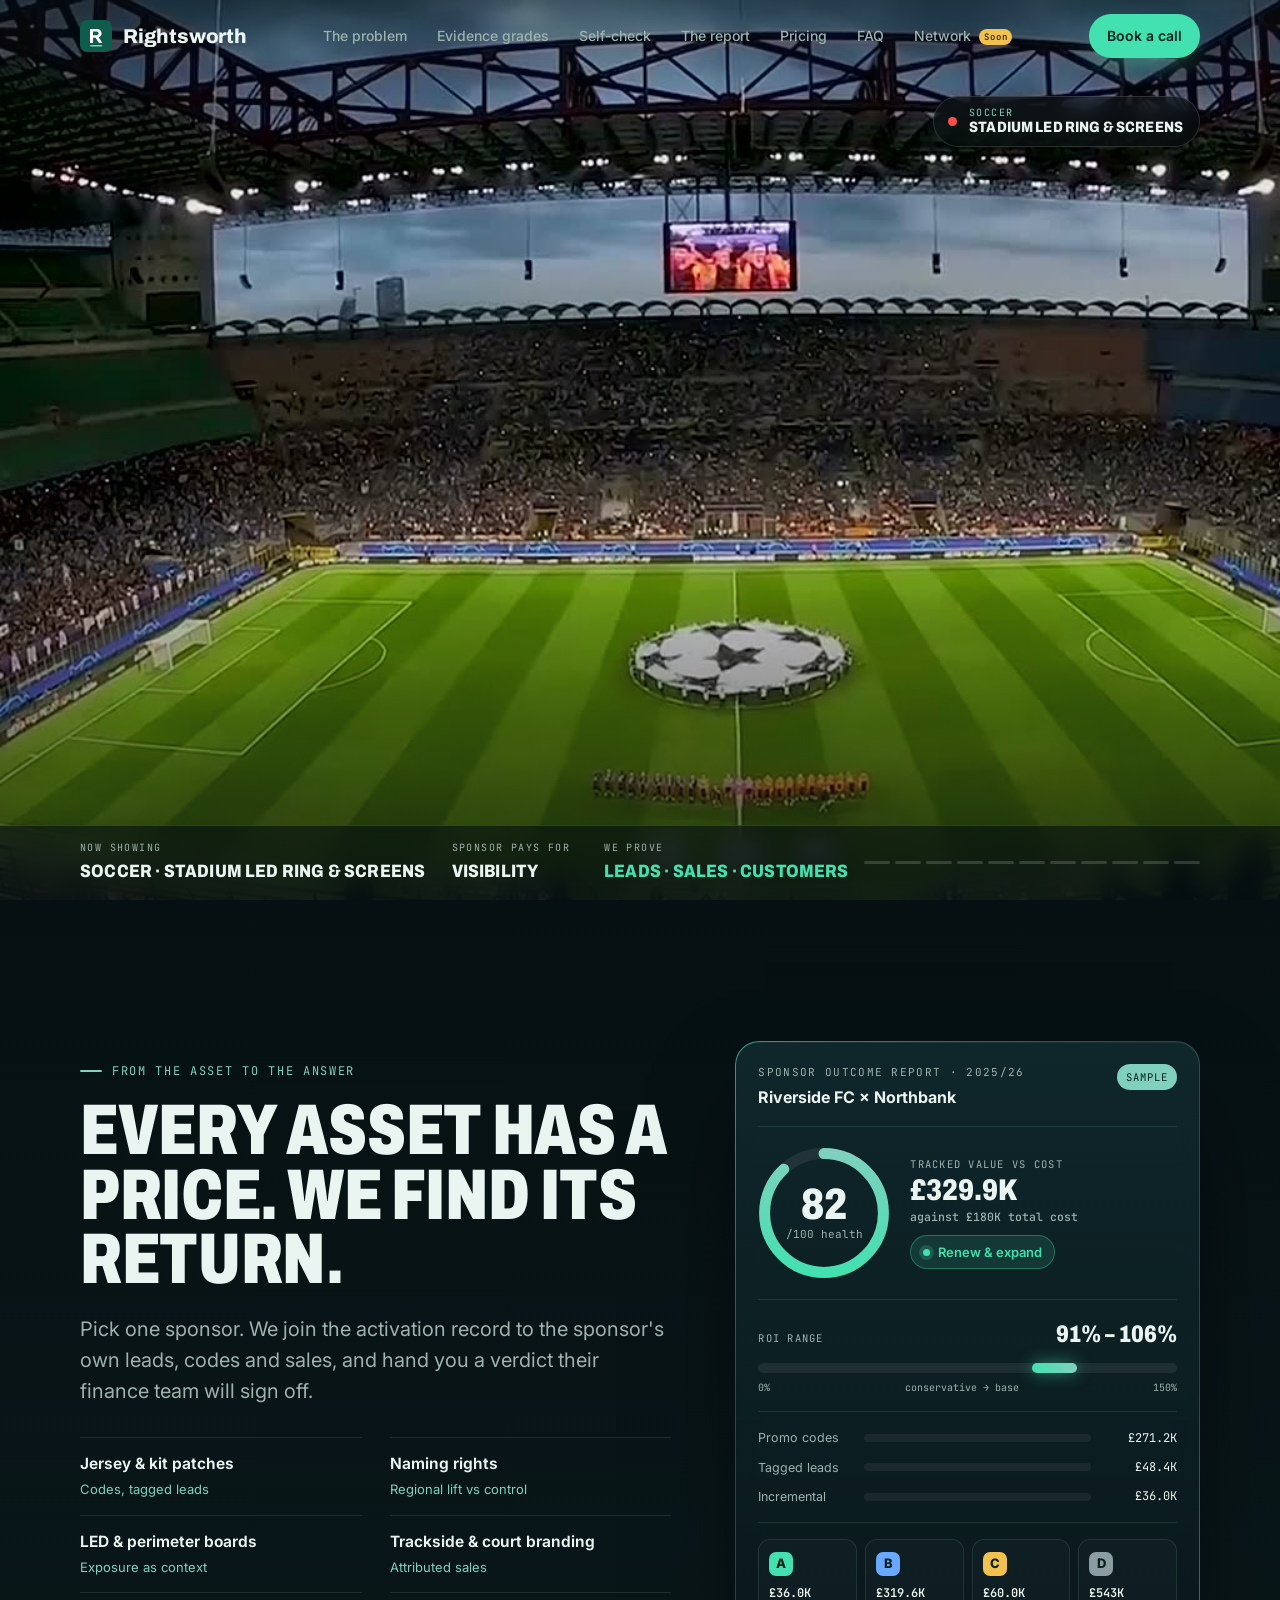
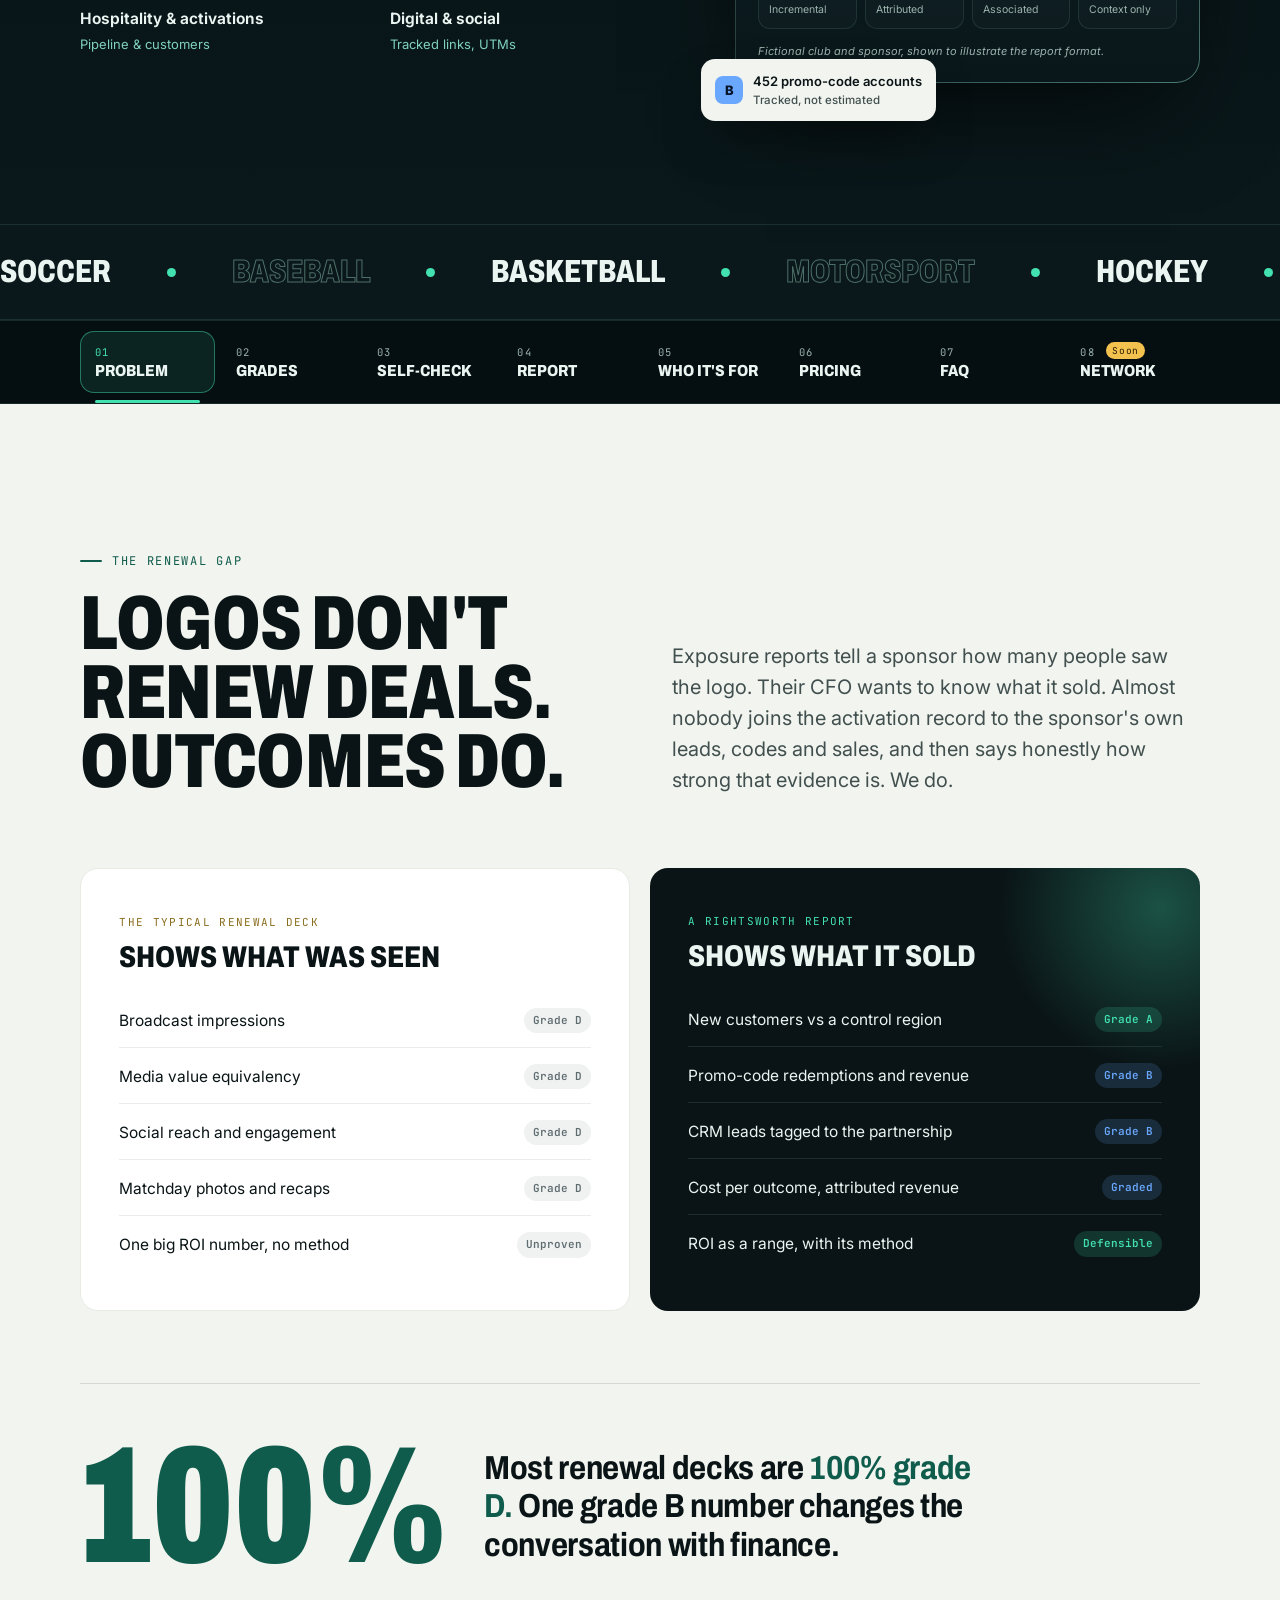
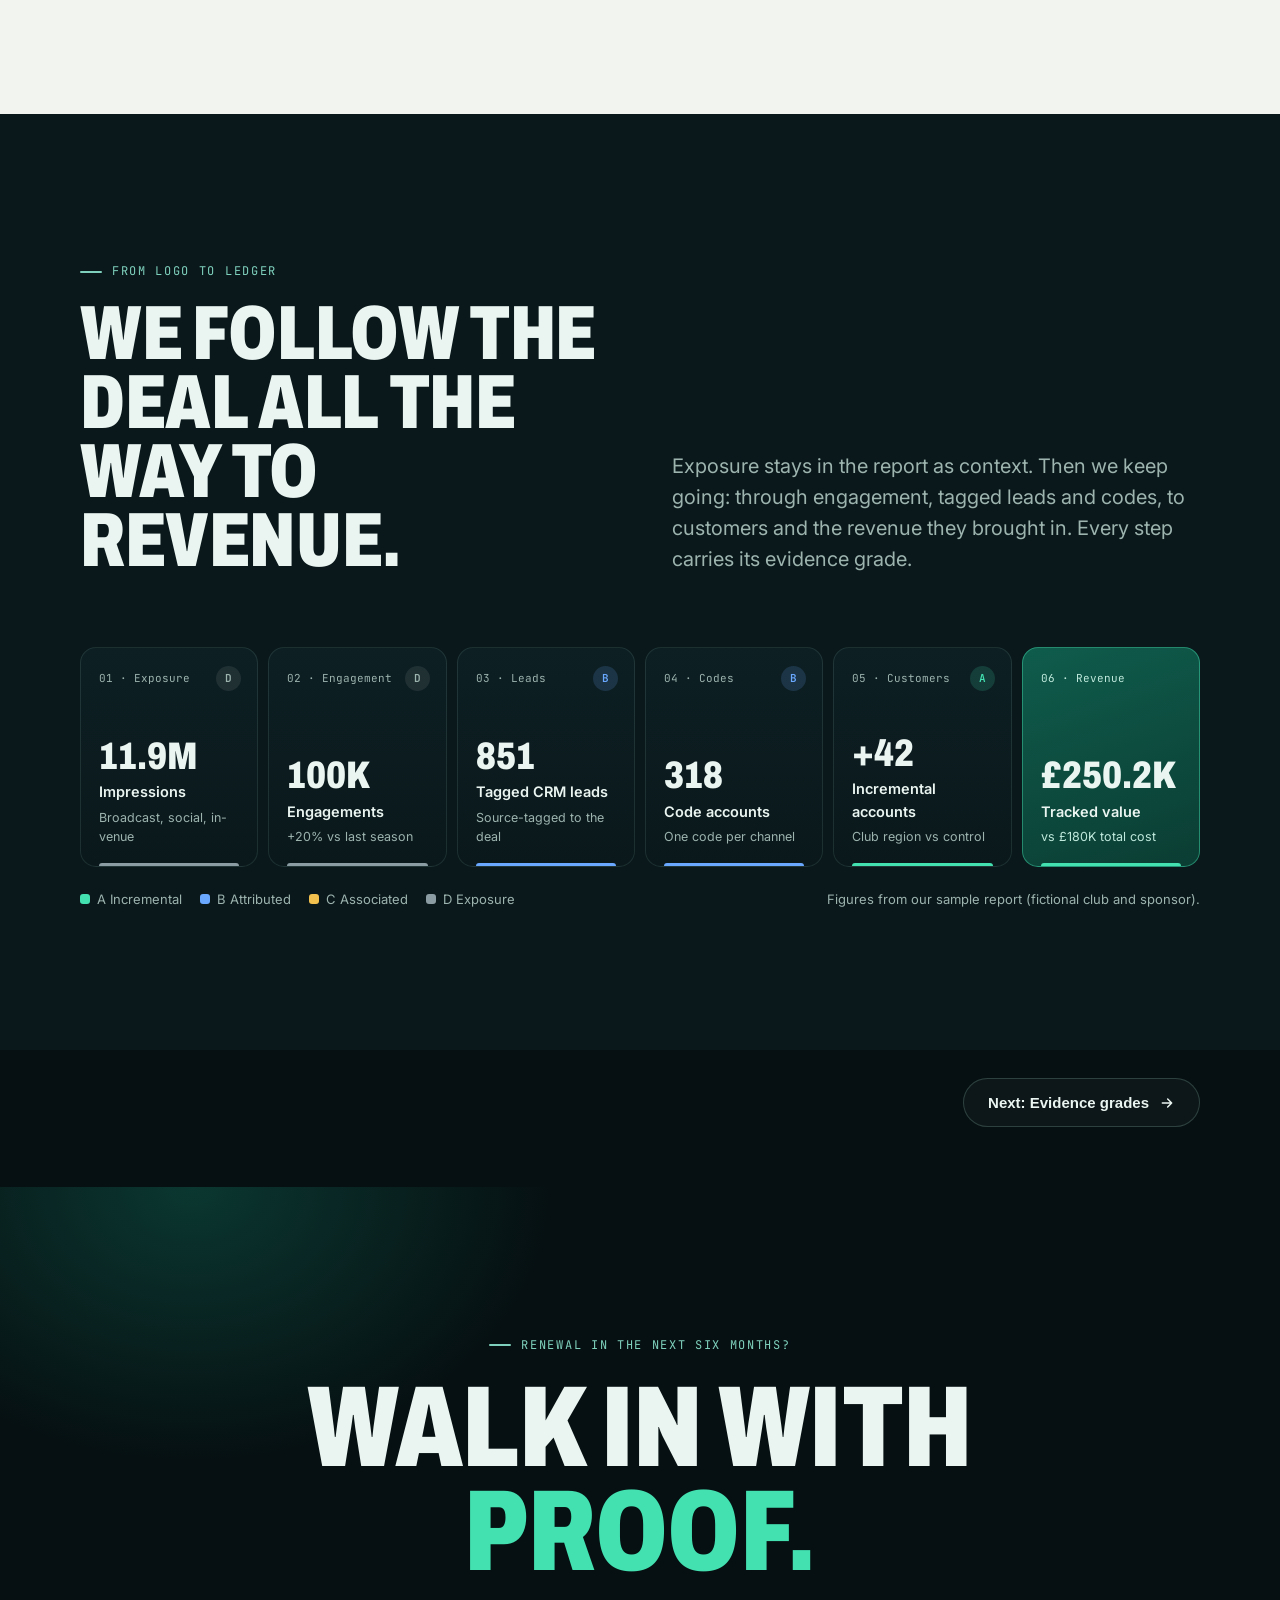
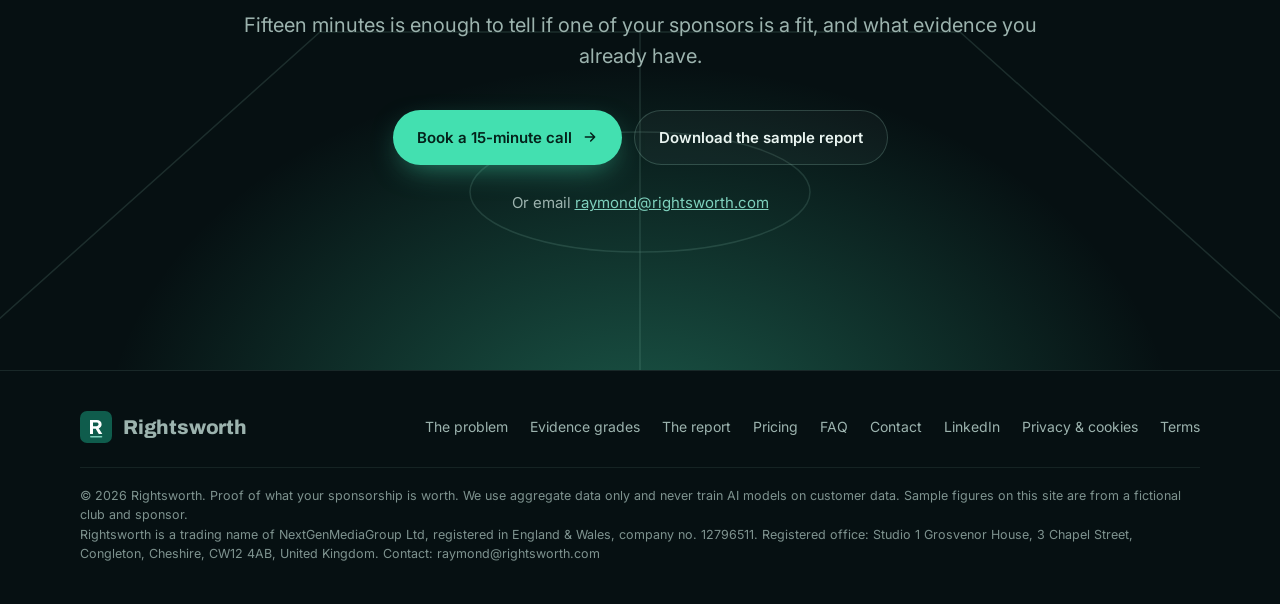
==== index.html @ d7427938 "Rightsworth website (GBP pricing)" ====
<!doctype html>
<html lang="en">
<head>
<meta charset="utf-8">
<meta name="viewport" content="width=device-width,initial-scale=1,viewport-fit=cover">
<title>Rightsworth | Prove what your sponsorship is worth</title>
<meta name="description" content="Independent, evidence-graded Sponsor Outcome Reports for teams, leagues, events and brands. What one partnership delivered in leads, sales and customers, delivered before the renewal meeting.">
<meta name="theme-color" content="#071113">
<link rel="icon" href="favicon.svg" type="image/svg+xml">
<link rel="apple-touch-icon" href="apple-touch-icon.png">
<meta property="og:type" content="website">
<meta property="og:url" content="https://rightsworth.com/">
<meta property="og:title" content="Rightsworth | Prove what your sponsorship is worth">
<meta property="og:description" content="Evidence-graded Sponsor Outcome Reports. Leads, sales and customers, for any sport.">
<meta property="og:image" content="https://rightsworth.com/og.png">
<meta name="twitter:card" content="summary_large_image">
<link rel="preconnect" href="https://fonts.googleapis.com">
<link rel="preconnect" href="https://fonts.gstatic.com" crossorigin>
<link href="https://fonts.googleapis.com/css2?family=Archivo:wdth,wght@62..125,500..900&family=Inter:wght@400;500;600;700&family=JetBrains+Mono:wght@500;600&display=swap" rel="stylesheet">
<style>
:root{
  --night:#061012;--night-2:#0a181b;--panel:#0d1f23;--panel-2:#11292e;
  --line:rgba(190,255,232,.10);--line-2:rgba(190,255,232,.18);
  --green:#0f5c4c;--green-2:#14806a;--mint:#7fd1bd;--signal:#43e0b0;
  --gA:#43e0b0;--gB:#6aa8ff;--gC:#f2c14e;--gD:#8b9ca3;
  --paper:#f2f4ef;--paper-2:#e7ebe4;--ink:#0a1416;--ink-2:#41504f;
  --on-dark:#eaf5f1;--on-dark-2:#9cb3ae;
  --display:"Archivo",system-ui,sans-serif;--body:"Inter",system-ui,-apple-system,"Segoe UI",Roboto,Arial,sans-serif;--mono:"JetBrains Mono",ui-monospace,Consolas,monospace;
  --r:18px;--wrap:1200px;--gut:clamp(18px,4vw,40px);
}
*{box-sizing:border-box}
html{scroll-behavior:smooth;-webkit-text-size-adjust:100%}
body{margin:0;font-family:var(--body);background:var(--night);color:var(--on-dark);line-height:1.55;overflow-x:hidden;-webkit-font-smoothing:antialiased}
img,svg{display:block;max-width:100%}
a{color:inherit}
.wrap{max-width:var(--wrap);margin:0 auto;padding:0 var(--gut)}
.display{font-family:var(--display);font-stretch:74%;font-weight:850;text-transform:uppercase;letter-spacing:-.005em;line-height:.9;margin:0}
.eyebrow{font-family:var(--mono);font-size:12px;letter-spacing:.14em;text-transform:uppercase;color:var(--mint);display:inline-flex;align-items:center;gap:10px}
.eyebrow::before{content:"";width:22px;height:2px;background:currentColor;border-radius:2px}
.light .eyebrow{color:var(--green)}
.lead{font-size:clamp(17px,1.6vw,20px);color:var(--on-dark-2);max-width:62ch}
.light .lead{color:var(--ink-2)}
.btn{display:inline-flex;align-items:center;justify-content:center;gap:10px;padding:15px 24px;border-radius:999px;font-weight:600;font-size:15px;text-decoration:none;transition:transform .2s ease,background .2s ease,box-shadow .2s ease,border-color .2s;white-space:nowrap}
.btn-primary{background:var(--signal);color:#04211a;box-shadow:0 10px 30px -10px rgba(67,224,176,.6)}
.btn-primary:hover{transform:translateY(-2px);box-shadow:0 16px 40px -12px rgba(67,224,176,.75)}
.btn-ghost{border:1px solid var(--line-2);color:var(--on-dark);background:rgba(255,255,255,.03)}
.btn-ghost:hover{border-color:var(--mint);background:rgba(127,209,189,.08)}
.light .btn-ghost{color:var(--ink);border-color:rgba(10,20,22,.18);background:transparent}
.btn svg{width:16px;height:16px}
section{position:relative}
.sec{padding:clamp(80px,11vw,150px) 0}
.light{background:var(--paper);color:var(--ink)}

/* NAV */
.nav{position:fixed;inset:0 0 auto 0;z-index:50;transition:background .3s,border-color .3s,backdrop-filter .3s;border-bottom:1px solid transparent}
.nav.scrolled{background:rgba(6,16,18,.78);backdrop-filter:blur(14px) saturate(140%);-webkit-backdrop-filter:blur(14px) saturate(140%);border-color:var(--line)}
.nav .wrap{display:flex;align-items:center;justify-content:space-between;height:72px}
.logo{display:flex;align-items:center;gap:11px;text-decoration:none;font-family:var(--display);font-stretch:100%;font-weight:800;font-size:20px;letter-spacing:-.01em}
.logo svg{width:32px;height:32px}
.nav-links{display:flex;gap:30px;align-items:center}
.nav-links a{text-decoration:none;font-size:14px;color:var(--on-dark-2);font-weight:500;transition:color .2s}
.nav-links a:hover{color:var(--on-dark)}
.nav .btn{padding:11px 18px;font-size:14px}
.burger{display:none;background:none;border:1px solid var(--line-2);border-radius:12px;width:44px;height:44px;color:var(--on-dark);cursor:pointer;align-items:center;justify-content:center}
.burger span,.burger span::before,.burger span::after{display:block;width:18px;height:2px;background:currentColor;border-radius:2px;position:relative;transition:.25s}
.burger span::before,.burger span::after{content:"";position:absolute;left:0}
.burger span::before{top:-6px}.burger span::after{top:6px}
.nav.open .burger span{background:transparent}
.nav.open .burger span::before{top:0;transform:rotate(45deg)}
.nav.open .burger span::after{top:0;transform:rotate(-45deg)}
.mobile-menu{display:none}
@media(max-width:920px){
  .nav-links{display:none}
  .burger{display:inline-flex}
  .nav .btn.desk{display:none}
  .mobile-menu{display:block;position:fixed;inset:72px 0 auto 0;background:rgba(6,16,18,.97);backdrop-filter:blur(14px);-webkit-backdrop-filter:blur(14px);border-bottom:1px solid var(--line);padding:10px var(--gut) 26px;transform:translateY(-12px);opacity:0;pointer-events:none;transition:.25s}
  .nav.open .mobile-menu{transform:none;opacity:1;pointer-events:auto}
  .mobile-menu a:not(.btn){display:block;padding:15px 0;border-bottom:1px solid var(--line);text-decoration:none;font-family:var(--display);font-stretch:80%;font-weight:750;text-transform:uppercase;font-size:24px}
  .mobile-menu .btn{width:100%;margin-top:20px}
}

/* HERO */
.hero{min-height:min(100svh,960px);padding:140px 0 70px;display:flex;align-items:center;overflow:hidden;isolation:isolate}
.hero-bg{position:absolute;inset:0;z-index:-1;pointer-events:none}
.hero-bg .glow1{position:absolute;width:900px;height:900px;left:-300px;top:-420px;background:radial-gradient(closest-side,rgba(127,209,189,.28),transparent 70%)}
.hero-bg .glow2{position:absolute;width:1000px;height:1000px;right:-380px;top:-460px;background:radial-gradient(closest-side,rgba(20,128,106,.42),transparent 70%)}
.hero-bg .beam{position:absolute;top:-10%;width:60%;height:120%;background:conic-gradient(from 180deg at 50% 0%,transparent 160deg,rgba(200,255,235,.07) 175deg,rgba(200,255,235,.10) 180deg,rgba(200,255,235,.07) 185deg,transparent 200deg);filter:blur(6px);animation:sweep 11s ease-in-out infinite alternate}
.hero-bg .beam.b1{left:-12%;transform-origin:50% 0;transform:rotate(-24deg)}
.hero-bg .beam.b2{right:-12%;transform-origin:50% 0;transform:rotate(24deg);animation-delay:-5s}
@keyframes sweep{from{opacity:.55}to{opacity:1}}
.hero-bg .pitch{position:absolute;inset:auto 0 -2px 0;height:62%;opacity:.55;-webkit-mask-image:linear-gradient(to top,#000 10%,transparent 95%);mask-image:linear-gradient(to top,#000 10%,transparent 95%)}
.hero-bg .grain{position:absolute;inset:0;opacity:.06;background-image:url("data:image/svg+xml,%3Csvg xmlns='http://www.w3.org/2000/svg' width='160' height='160'%3E%3Cfilter id='n'%3E%3CfeTurbulence type='fractalNoise' baseFrequency='.85' numOctaves='3' stitchTiles='stitch'/%3E%3C/filter%3E%3Crect width='100%25' height='100%25' filter='url(%23n)'/%3E%3C/svg%3E")}
.hero-grid{display:grid;grid-template-columns:1.12fr .88fr;gap:clamp(36px,5vw,72px);align-items:center}
.hero h1{font-size:clamp(54px,8.6vw,124px);margin:22px 0 26px}
.hero h1 em{font-style:normal;color:transparent;-webkit-text-stroke:2px var(--mint);background:linear-gradient(90deg,var(--signal),var(--mint));-webkit-background-clip:text;background-clip:text}
.hero .lead{margin:0 0 34px}
.cta-row{display:flex;flex-wrap:wrap;gap:12px}
.proof-row{display:flex;flex-wrap:wrap;gap:10px 26px;margin-top:38px;padding-top:26px;border-top:1px solid var(--line)}
.proof-row div{display:flex;align-items:center;gap:9px;font-size:14px;color:var(--on-dark-2)}
.proof-row svg{width:18px;height:18px;color:var(--signal);flex:none}

/* DASHBOARD CARD */
.dash{position:relative;background:linear-gradient(180deg,rgba(17,41,46,.88),rgba(10,24,27,.92));border:1px solid var(--line-2);border-radius:24px;padding:22px;box-shadow:0 40px 100px -30px rgba(0,0,0,.8),inset 0 1px 0 rgba(255,255,255,.06);backdrop-filter:blur(10px);-webkit-backdrop-filter:blur(10px)}
.dash::before{content:"";position:absolute;inset:-1px;border-radius:24px;padding:1px;background:linear-gradient(140deg,rgba(67,224,176,.55),transparent 35%,transparent 70%,rgba(127,209,189,.35));-webkit-mask:linear-gradient(#000 0 0) content-box,linear-gradient(#000 0 0);-webkit-mask-composite:xor;mask-composite:exclude;pointer-events:none}
.dash-head{display:flex;justify-content:space-between;align-items:flex-start;gap:12px;padding-bottom:16px;border-bottom:1px solid var(--line)}
.dash-head .t{font-family:var(--mono);font-size:11px;letter-spacing:.12em;text-transform:uppercase;color:var(--on-dark-2)}
.dash-head .n{font-weight:700;font-size:16px;margin-top:4px}
.live{font-family:var(--mono);font-size:10.5px;letter-spacing:.1em;text-transform:uppercase;color:#04211a;background:var(--mint);padding:5px 9px;border-radius:999px;white-space:nowrap}
.dash-top{display:grid;grid-template-columns:auto 1fr;gap:20px;align-items:center;padding:20px 0}
.gauge{position:relative;width:132px;height:132px}
.gauge svg{width:132px;height:132px;transform:rotate(-90deg)}
.gauge .trk{stroke:rgba(255,255,255,.08)}
.gauge .val{stroke:url(#gg);stroke-linecap:round;stroke-dasharray:339.3;stroke-dashoffset:339.3;transition:stroke-dashoffset 1.8s cubic-bezier(.2,.8,.2,1)}
.gauge .c{position:absolute;inset:0;display:flex;flex-direction:column;align-items:center;justify-content:center}
.gauge .c b{font-family:var(--display);font-stretch:80%;font-size:44px;line-height:1;font-weight:850}
.gauge .c span{font-size:11px;color:var(--on-dark-2);font-family:var(--mono)}
.kv .k{font-family:var(--mono);font-size:10.5px;letter-spacing:.12em;text-transform:uppercase;color:var(--on-dark-2)}
.kv .v{font-family:var(--display);font-stretch:80%;font-weight:850;font-size:30px;line-height:1.05;margin:3px 0 12px}
.rec{display:inline-flex;align-items:center;gap:8px;background:rgba(67,224,176,.12);color:var(--signal);border:1px solid rgba(67,224,176,.35);padding:6px 12px;border-radius:999px;font-weight:600;font-size:13px}
.rec i{width:7px;height:7px;border-radius:50%;background:var(--signal);box-shadow:0 0 0 4px rgba(67,224,176,.2);animation:pulse 2s infinite}
@keyframes pulse{50%{box-shadow:0 0 0 8px rgba(67,224,176,0)}}
.roi{padding:16px 0;border-top:1px solid var(--line)}
.roi-row{display:flex;justify-content:space-between;align-items:baseline;margin-bottom:10px}
.roi-row b{font-family:var(--display);font-stretch:80%;font-size:24px;font-weight:850}
.roi-track{position:relative;height:10px;background:rgba(255,255,255,.07);border-radius:999px}
.roi-fill{position:absolute;top:0;bottom:0;left:65.3%;width:0;background:linear-gradient(90deg,var(--signal),var(--mint));border-radius:999px;transition:width 1.4s .5s cubic-bezier(.2,.8,.2,1);box-shadow:0 0 16px rgba(67,224,176,.6)}
.roi-scale{display:flex;justify-content:space-between;font-family:var(--mono);font-size:10px;color:var(--on-dark-2);margin-top:7px}
.bars{display:grid;gap:10px;padding:16px 0;border-top:1px solid var(--line)}
.bar{display:grid;grid-template-columns:96px 1fr 76px;gap:10px;align-items:center;font-size:12.5px}
.bar .l{color:var(--on-dark-2)}
.bar .tr{height:8px;background:rgba(255,255,255,.06);border-radius:99px;overflow:hidden}
.bar .f{height:100%;width:0;border-radius:99px;transition:width 1.4s cubic-bezier(.2,.8,.2,1)}
.bar .n{text-align:right;font-family:var(--mono);font-size:12px}
.chips{display:grid;grid-template-columns:repeat(4,1fr);gap:8px;padding-top:16px;border-top:1px solid var(--line)}
.chip{border:1px solid var(--line);border-radius:12px;padding:10px;text-align:left;background:rgba(255,255,255,.02)}
.chip .g{display:inline-grid;place-items:center;width:24px;height:24px;border-radius:7px;font-weight:800;font-size:13px;color:#06201a;margin-bottom:8px}
.chip .a{font-family:var(--mono);font-size:12px;font-weight:600}
.chip .s{font-size:10.5px;color:var(--on-dark-2)}
.dash-foot{font-size:11px;color:var(--on-dark-2);margin-top:14px;font-style:italic}
.float-tag{position:absolute;left:-34px;bottom:-38px;background:var(--paper);color:var(--ink);border-radius:14px;padding:12px 14px;box-shadow:0 24px 50px -16px rgba(0,0,0,.6);display:flex;gap:10px;align-items:center;font-size:13px;font-weight:600;animation:bob 6s ease-in-out infinite}
.float-tag .g{width:28px;height:28px;border-radius:8px;display:grid;place-items:center;background:var(--gB);color:#06142a;font-weight:800}
.float-tag small{display:block;font-weight:500;color:var(--ink-2);font-size:11.5px}
@keyframes bob{50%{transform:translateY(-8px)}}

/* MARQUEE */
.marquee{border-top:1px solid var(--line);border-bottom:1px solid var(--line);background:var(--night-2);overflow:hidden;padding:22px 0}
.marquee-track{display:flex;gap:56px;width:max-content;animation:scroll 38s linear infinite}
.marquee span{font-family:var(--display);font-stretch:75%;font-weight:800;text-transform:uppercase;font-size:clamp(22px,2.6vw,32px);color:transparent;-webkit-text-stroke:1px rgba(190,255,232,.38);display:flex;align-items:center;gap:56px;white-space:nowrap}
.marquee span::after{content:"";width:9px;height:9px;border-radius:50%;background:var(--signal)}
.marquee span.on{color:var(--on-dark);-webkit-text-stroke:0}
@keyframes scroll{to{transform:translateX(-50%)}}

/* PROBLEM */
.sec-head{display:grid;grid-template-columns:1fr 1fr;gap:clamp(24px,5vw,80px);align-items:end;margin-bottom:clamp(44px,6vw,72px)}
.sec-head h2{font-size:clamp(42px,6vw,84px)}
.sec-head p{margin:0}
.versus{display:grid;grid-template-columns:1fr 1fr;gap:20px}
.vs-card{border-radius:var(--r);padding:clamp(26px,3vw,40px);position:relative;overflow:hidden}
.vs-card h3{font-family:var(--display);font-stretch:80%;font-weight:800;text-transform:uppercase;font-size:clamp(24px,2.4vw,30px);margin:10px 0 22px;line-height:1}
.vs-card .tag{font-family:var(--mono);font-size:11px;letter-spacing:.12em;text-transform:uppercase}
.vs-old{background:#fff;border:1px solid var(--paper-2)}
.vs-old .tag{color:#8a6d1d}
.vs-new{background:var(--ink);color:var(--on-dark)}
.vs-new .tag{color:var(--signal)}
.vs-new::after{content:"";position:absolute;right:-120px;top:-120px;width:320px;height:320px;background:radial-gradient(closest-side,rgba(67,224,176,.3),transparent);pointer-events:none}
.vs-list{list-style:none;margin:0;padding:0;display:grid;gap:2px}
.vs-list li{display:flex;justify-content:space-between;gap:16px;align-items:center;padding:14px 0;border-bottom:1px solid rgba(10,20,22,.08);font-size:15.5px}
.vs-new .vs-list li{border-color:var(--line)}
.vs-list li:last-child{border:0}
.gp{font-family:var(--mono);font-size:11px;font-weight:600;padding:4px 9px;border-radius:999px;white-space:nowrap}
.gp.A{background:rgba(67,224,176,.16);color:var(--gA)}
.gp.B{background:rgba(106,168,255,.16);color:var(--gB)}
.gp.D{background:rgba(10,20,22,.06);color:#5f6c70}
.quote-band{margin-top:clamp(44px,6vw,72px);display:grid;grid-template-columns:auto 1fr;gap:clamp(18px,3vw,36px);align-items:center;padding-top:clamp(36px,5vw,56px);border-top:1px solid rgba(10,20,22,.12)}
.quote-band .big{font-family:var(--display);font-stretch:70%;font-weight:900;font-size:clamp(84px,13vw,180px);line-height:.8;color:var(--green)}
.quote-band p{font-family:var(--display);font-stretch:85%;font-weight:700;font-size:clamp(22px,2.6vw,34px);line-height:1.15;margin:0;max-width:30ch;text-transform:none;letter-spacing:-.01em}
.quote-band p span{color:var(--green)}

/* FUNNEL */
.funnel{display:grid;grid-template-columns:repeat(6,1fr);gap:10px;counter-reset:f}
.stage{position:relative;background:linear-gradient(180deg,var(--panel),var(--night-2));border:1px solid var(--line);border-radius:16px;padding:22px 18px 20px;min-height:220px;display:flex;flex-direction:column;justify-content:space-between;overflow:hidden;transition:transform .3s,border-color .3s}
.stage:hover{transform:translateY(-4px);border-color:var(--line-2)}
.stage .num{font-family:var(--mono);font-size:11px;color:var(--on-dark-2)}
.stage .v{font-family:var(--display);font-stretch:78%;font-weight:850;font-size:clamp(30px,3vw,42px);line-height:1;margin:16px 0 6px}
.stage .l{font-weight:600;font-size:14.5px}
.stage .s{font-size:12.5px;color:var(--on-dark-2);margin-top:4px}
.stage .g{position:absolute;top:18px;right:16px}
.stage.exp{opacity:.78}
.stage.win{background:linear-gradient(160deg,var(--green) 0%,#0b3d33 100%);border-color:rgba(67,224,176,.45)}
.stage.win .s,.stage.win .num{color:#bfe9dc}
.stage::after{content:"";position:absolute;left:18px;right:18px;bottom:0;height:3px;border-radius:3px 3px 0 0;background:var(--c,transparent)}
.funnel-note{display:flex;justify-content:space-between;flex-wrap:wrap;gap:12px;margin-top:22px;font-size:13px;color:var(--on-dark-2)}
.funnel-note .lg{display:flex;gap:18px;flex-wrap:wrap}
.funnel-note .lg span{display:flex;align-items:center;gap:7px}
.funnel-note .lg i{width:10px;height:10px;border-radius:3px}

/* GRADES */
.grades{display:grid;grid-template-columns:.9fr 1.1fr;gap:clamp(24px,4vw,56px);align-items:stretch}
.grade-tabs{display:grid;gap:10px}
.gtab{all:unset;cursor:pointer;display:grid;grid-template-columns:64px 1fr auto;gap:18px;align-items:center;padding:16px 20px 16px 16px;border-radius:16px;border:1px solid var(--line);background:rgba(255,255,255,.02);transition:.25s}
.gtab:hover{border-color:var(--line-2)}
.gtab:focus-visible{outline:2px solid var(--mint);outline-offset:2px}
.gtab .L{width:64px;height:64px;border-radius:14px;display:grid;place-items:center;font-family:var(--display);font-stretch:80%;font-weight:900;font-size:36px;color:#05201a;background:var(--c)}
.gtab b{display:block;font-family:var(--display);font-stretch:85%;font-weight:800;text-transform:uppercase;font-size:21px;letter-spacing:.01em}
.gtab small{color:var(--on-dark-2);font-size:13.5px}
.gtab .arrow{opacity:0;transform:translateX(-6px);transition:.25s;color:var(--c)}
.gtab[aria-selected="true"]{background:linear-gradient(90deg,rgba(255,255,255,.06),rgba(255,255,255,.02));border-color:var(--c)}
.gtab[aria-selected="true"] .arrow{opacity:1;transform:none}
.gpanel{border-radius:22px;border:1px solid var(--line-2);background:radial-gradient(120% 80% at 100% 0%,color-mix(in srgb,var(--c) 18%,transparent),transparent 60%),var(--panel);padding:clamp(26px,3.4vw,44px);display:flex;flex-direction:column;transition:background .4s}
.gpanel .big{font-family:var(--display);font-stretch:70%;font-weight:900;font-size:clamp(110px,14vw,190px);line-height:.78;color:var(--c);transition:color .3s}
.gpanel h3{font-family:var(--display);font-stretch:85%;font-weight:800;text-transform:uppercase;font-size:clamp(28px,3vw,40px);margin:18px 0 10px;line-height:1}
.gpanel p{color:var(--on-dark-2);margin:0 0 22px;font-size:16.5px}
.gpanel dl{display:grid;grid-template-columns:1fr 1fr;gap:12px;margin:auto 0 0}
.gpanel dl div{border-top:1px solid var(--line);padding-top:12px}
.gpanel dt{font-family:var(--mono);font-size:10.5px;letter-spacing:.12em;text-transform:uppercase;color:var(--on-dark-2)}
.gpanel dd{margin:6px 0 0;font-weight:600;font-size:15px}
.fade-swap{animation:swap .45s ease}
@keyframes swap{from{opacity:0;transform:translateY(8px)}}

/* ROI RANGE */
.range-card{margin-top:clamp(44px,6vw,64px);border-radius:22px;background:var(--paper);color:var(--ink);padding:clamp(26px,4vw,52px);display:grid;grid-template-columns:.85fr 1.15fr;gap:clamp(24px,4vw,60px);align-items:center}
.range-card h3{font-size:clamp(34px,4.2vw,58px)}
.range-card p{color:var(--ink-2);margin:16px 0 0}
.rviz{display:grid;gap:18px}
.rrow{display:grid;grid-template-columns:120px 1fr 64px;gap:14px;align-items:center;font-size:14px}
.rrow .lab{font-weight:600}
.rrow .lab small{display:block;font-weight:500;color:var(--ink-2);font-size:12px}
.stack{display:flex;height:34px;border-radius:9px;overflow:hidden;background:var(--paper-2)}
.stack i{display:block;height:100%;width:0;transition:width 1.2s cubic-bezier(.2,.8,.2,1)}
.rrow .pct{font-family:var(--display);font-stretch:80%;font-weight:850;font-size:26px;text-align:right}
.rleg{display:flex;flex-wrap:wrap;gap:14px;font-size:12.5px;color:var(--ink-2)}
.rleg span{display:flex;align-items:center;gap:6px}.rleg i{width:11px;height:11px;border-radius:3px}
.cost-line{font-size:12.5px;color:var(--ink-2);font-family:var(--mono)}

/* REPORT */
.report-grid{display:grid;grid-template-columns:1fr 1fr;gap:clamp(30px,5vw,80px);align-items:center}
.pages{position:relative;height:clamp(420px,46vw,560px)}
.pg{position:absolute;width:62%;aspect-ratio:1/1.414;background:#fff;border-radius:10px;box-shadow:0 30px 70px -24px rgba(10,30,30,.4),0 1px 0 rgba(0,0,0,.04);padding:6%;transition:transform .6s cubic-bezier(.2,.8,.2,1)}
.pg:nth-child(1){left:2%;top:10%;transform:rotate(-8deg)}
.pg:nth-child(2){left:19%;top:5%;transform:rotate(-2deg)}
.pg:nth-child(3){left:36%;top:0;transform:rotate(5deg)}
.pages:hover .pg:nth-child(1){transform:rotate(-12deg) translateX(-14px)}
.pages:hover .pg:nth-child(3){transform:rotate(9deg) translateX(14px)}
.pg .h{display:flex;justify-content:space-between;align-items:center;font-family:var(--mono);font-size:clamp(6px,.7vw,9px);color:#7a8789;border-bottom:1px solid #e6ebe8;padding-bottom:5%}
.pg .h b{color:var(--green)}
.pg .ti{font-family:var(--display);font-stretch:85%;font-weight:850;font-size:clamp(11px,1.35vw,17px);line-height:1.05;margin:7% 0 2%;color:var(--ink);text-transform:uppercase}
.pg .st{font-size:clamp(6px,.65vw,8.5px);color:#7a8789}
.pg .kp{display:grid;grid-template-columns:1fr 1fr;gap:5%;margin:7% 0}
.pg .kp div{border:1px solid #e3e9e6;border-radius:5px;padding:7% 8%}
.pg .kp em{display:block;font-style:normal;font-size:clamp(5px,.55vw,7.5px);color:#7a8789}
.pg .kp b{font-family:var(--display);font-stretch:80%;font-size:clamp(11px,1.3vw,17px);color:var(--green)}
.pg .ln{height:clamp(3px,.35vw,5px);border-radius:3px;background:#edf1ef;margin:4% 0}
.pg .ln.s{width:70%}.pg .ln.m{width:86%}
.pg .tb{display:grid;gap:3%;margin-top:6%}
.pg .tb i{display:grid;grid-template-columns:1fr 18%;gap:4%;align-items:center}
.pg .tb i::before{content:"";height:clamp(3px,.35vw,5px);background:#edf1ef;border-radius:3px}
.pg .tb i b{height:clamp(7px,.8vw,11px);border-radius:3px}
.pg .chart{display:flex;align-items:flex-end;gap:5%;height:26%;margin-top:7%;border-bottom:1px solid #e3e9e6}
.pg .chart i{flex:1;background:linear-gradient(180deg,var(--signal),var(--green));border-radius:3px 3px 0 0}
.pg .stamp{position:absolute;right:7%;bottom:6%;font-family:var(--mono);font-size:clamp(5px,.55vw,7.5px);color:#97a3a5}
.deliv{display:grid;grid-template-columns:1fr 1fr;gap:0 28px;margin-top:34px}
.deliv div{padding:18px 0;border-top:1px solid rgba(10,20,22,.12)}
.deliv b{display:flex;gap:10px;align-items:baseline;font-weight:700;font-size:16px}
.deliv b span{font-family:var(--mono);font-size:11px;color:var(--green)}
.deliv p{margin:6px 0 0;color:var(--ink-2);font-size:14.5px}
.fmt{display:flex;flex-wrap:wrap;gap:10px;margin-top:28px}
.fmt span{font-family:var(--mono);font-size:12px;border:1px solid rgba(10,20,22,.15);border-radius:999px;padding:7px 13px}

/* AUDIENCE */
.aud{display:grid;grid-template-columns:1fr 1fr;gap:20px}
.aud-card{position:relative;border-radius:22px;overflow:hidden;padding:clamp(28px,4vw,48px);min-height:440px;display:flex;flex-direction:column;border:1px solid var(--line);isolation:isolate}
.aud-card::before{content:"";position:absolute;inset:0;z-index:-1;opacity:.9}
.aud-card.rh::before{background:radial-gradient(90% 70% at 100% 0%,rgba(67,224,176,.22),transparent 60%),linear-gradient(180deg,var(--panel),var(--night-2))}
.aud-card.br::before{background:radial-gradient(90% 70% at 100% 0%,rgba(106,168,255,.2),transparent 60%),linear-gradient(180deg,var(--panel),var(--night-2))}
.aud-card .ico{position:absolute;right:-30px;bottom:-30px;width:260px;height:260px;opacity:.09;z-index:-1}
.aud-card h3{font-size:clamp(34px,4vw,54px);margin:16px 0 14px}
.aud-card p{color:var(--on-dark-2);margin:0 0 24px;max-width:46ch}
.ticks{list-style:none;margin:0 0 30px;padding:0;display:grid;gap:12px}
.ticks li{display:flex;gap:12px;align-items:flex-start;font-size:15.5px}
.ticks svg{width:20px;height:20px;flex:none;margin-top:2px;color:var(--signal)}
.br .ticks svg{color:var(--gB)}
.aud-card .btn{margin-top:auto;align-self:flex-start}

/* PROCESS */
.timeline{display:grid;grid-template-columns:repeat(4,1fr);gap:0;position:relative;margin-top:10px}
.timeline::before{content:"";position:absolute;left:0;right:0;top:27px;height:2px;background:linear-gradient(90deg,var(--green),rgba(15,92,76,.15))}
.step{padding-right:28px;position:relative}
.step .dot{width:56px;height:56px;border-radius:50%;background:var(--paper);border:2px solid var(--green);display:grid;place-items:center;font-family:var(--display);font-stretch:80%;font-weight:850;font-size:22px;color:var(--green);position:relative;z-index:1}
.step:last-child .dot{background:var(--green);color:#fff}
.step .day{font-family:var(--mono);font-size:11.5px;letter-spacing:.1em;text-transform:uppercase;color:var(--green);margin:22px 0 8px}
.step h3{font-family:var(--display);font-stretch:85%;font-weight:800;text-transform:uppercase;font-size:24px;line-height:1.05;margin:0 0 10px}
.step p{margin:0;color:var(--ink-2);font-size:15px}

/* PRICING */
.prices{display:grid;grid-template-columns:repeat(4,1fr);gap:14px;align-items:stretch}
.price{position:relative;border-radius:20px;border:1px solid var(--line);background:linear-gradient(180deg,var(--panel),var(--night-2));padding:28px 24px;display:flex;flex-direction:column;transition:transform .3s,border-color .3s}
.price:hover{transform:translateY(-4px);border-color:var(--line-2)}
.price .for{font-family:var(--mono);font-size:11px;letter-spacing:.12em;text-transform:uppercase;color:var(--on-dark-2)}
.price h3{font-family:var(--display);font-stretch:85%;font-weight:800;text-transform:uppercase;font-size:22px;line-height:1.05;margin:10px 0 18px;min-height:2.1em}
.price .amt{font-family:var(--display);font-stretch:78%;font-weight:900;font-size:clamp(46px,4.4vw,58px);line-height:.9}
.price .amt small{display:block;font-family:var(--mono);font-stretch:100%;font-size:12px;font-weight:500;color:var(--on-dark-2);margin-top:8px;letter-spacing:.04em}
.price.feat .amt small{color:#cdeee3}
.price ul{list-style:none;margin:22px 0 26px;padding:18px 0 0;border-top:1px solid var(--line);display:grid;gap:10px;font-size:14px;color:var(--on-dark-2)}
.price li{display:flex;gap:10px}
.price li::before{content:"";flex:none;width:6px;height:6px;border-radius:50%;background:var(--mint);margin-top:8px}
.price .btn{margin-top:auto;width:100%}
.price.feat{background:linear-gradient(170deg,#12735f 0%,var(--green) 40%,#0a3a31 100%);border-color:rgba(67,224,176,.55);box-shadow:0 30px 80px -30px rgba(67,224,176,.45)}
.price.feat .for,.price.feat ul{color:#cdeee3}
.price.feat ul{border-color:rgba(255,255,255,.18)}
.price.feat li::before{background:#fff}
.badge{position:absolute;top:-12px;left:24px;background:var(--signal);color:#04211a;font-family:var(--mono);font-size:10.5px;font-weight:600;letter-spacing:.1em;text-transform:uppercase;padding:6px 10px;border-radius:999px}
.badge.alt{background:var(--paper);color:var(--ink)}
.guarantee{margin-top:20px;border-radius:20px;border:1px dashed rgba(67,224,176,.5);background:rgba(67,224,176,.06);padding:24px clamp(22px,3vw,34px);display:grid;grid-template-columns:auto 1fr;gap:22px;align-items:center}
.guarantee .shield{width:62px;height:62px;border-radius:16px;background:var(--signal);display:grid;place-items:center;color:#04211a}
.guarantee .shield svg{width:30px;height:30px}
.guarantee b{display:block;font-family:var(--display);font-stretch:85%;font-weight:800;text-transform:uppercase;font-size:clamp(20px,2vw,26px);line-height:1.1}
.guarantee p{margin:6px 0 0;color:var(--on-dark-2)}

/* PRINCIPLES */
.princ{display:grid;grid-template-columns:repeat(5,1fr);gap:0;border-top:1px solid rgba(10,20,22,.14)}
.princ div{padding:26px 22px 8px 0;border-right:1px solid rgba(10,20,22,.1);margin-right:22px}
.princ div:last-child{border:0;margin:0}
.princ .n{font-family:var(--mono);font-size:11px;color:var(--green)}
.princ b{display:block;font-family:var(--display);font-stretch:85%;font-weight:800;text-transform:uppercase;font-size:19px;line-height:1.1;margin:12px 0 8px}
.princ p{margin:0;color:var(--ink-2);font-size:14px}

/* FAQ */
.faq-grid{display:grid;grid-template-columns:.8fr 1.2fr;gap:clamp(30px,5vw,80px);align-items:start}
.faq-grid .sticky{position:sticky;top:110px}
.faq-grid h2{font-size:clamp(42px,5.6vw,78px)}
details{border-bottom:1px solid rgba(10,20,22,.14)}
details:first-child{border-top:1px solid rgba(10,20,22,.14)}
summary{list-style:none;cursor:pointer;display:flex;justify-content:space-between;gap:20px;align-items:center;padding:24px 0;font-weight:650;font-size:clamp(17px,1.6vw,19.5px)}
summary::-webkit-details-marker{display:none}
summary .pm{flex:none;width:34px;height:34px;border-radius:50%;border:1px solid rgba(10,20,22,.18);position:relative;transition:.25s}
summary .pm::before,summary .pm::after{content:"";position:absolute;left:50%;top:50%;width:12px;height:2px;background:var(--ink);transform:translate(-50%,-50%);transition:.25s}
summary .pm::after{transform:translate(-50%,-50%) rotate(90deg)}
details[open] summary .pm{background:var(--green);border-color:var(--green)}
details[open] summary .pm::before{background:#fff}
details[open] summary .pm::after{transform:translate(-50%,-50%) rotate(0);background:#fff}
details .ans{padding:0 50px 26px 0;color:var(--ink-2);font-size:16px}
details .ans p{margin:0 0 10px}

/* FINAL CTA */
.final{overflow:hidden;isolation:isolate;text-align:center}
.final .bgfx{position:absolute;inset:0;z-index:-1;background:radial-gradient(60% 70% at 50% 110%,rgba(67,224,176,.35),transparent 70%),radial-gradient(40% 50% at 15% 0%,rgba(20,128,106,.35),transparent 70%)}
.final .bgfx svg{position:absolute;left:50%;bottom:-2px;transform:translateX(-50%);width:1400px;max-width:none;opacity:.35}
.final h2{font-size:clamp(50px,9vw,132px);margin:22px auto 26px;max-width:12ch}
.final h2 em{font-style:normal;color:var(--signal)}
.final .lead{margin:0 auto 38px}
.final .cta-row{justify-content:center}
.final .mail{margin-top:26px;font-size:15px;color:var(--on-dark-2)}
.final .mail a{color:var(--mint)}

footer{border-top:1px solid var(--line);padding:40px 0 calc(40px + env(safe-area-inset-bottom));font-size:14px;color:var(--on-dark-2)}
footer .wrap{display:flex;flex-wrap:wrap;justify-content:space-between;gap:24px;align-items:center}
footer nav{display:flex;flex-wrap:wrap;gap:22px}
footer a{text-decoration:none}footer a:hover{color:var(--on-dark)}
.foot-note{flex-basis:100%;font-size:12.5px;opacity:.8;padding-top:18px;border-top:1px solid var(--line)}


/* VIDEO HERO (three layouts: banner | split | cinema) */
.vhero{position:relative;background:#061012;isolation:isolate}
.vh-media{position:relative;overflow:hidden;background:#061012}
.vh-video{position:absolute;inset:0;width:100%;height:100%;object-fit:cover}
.vh-shade{position:absolute;inset:0;pointer-events:none}
.vh-chip{position:absolute;display:flex;align-items:center;gap:12px;padding:10px 16px 10px 14px;border-radius:999px;background:rgba(6,16,18,.55);border:1px solid rgba(255,255,255,.14);backdrop-filter:blur(10px);-webkit-backdrop-filter:blur(10px);z-index:2}
.vh-chip-t{display:flex;flex-direction:column;line-height:1.15}
.vh-chip-t span{font-family:var(--mono);font-size:10px;letter-spacing:.14em;text-transform:uppercase;color:var(--mint)}
.vh-chip-t b{font-family:var(--display);font-stretch:85%;font-weight:800;text-transform:uppercase;font-size:15px;letter-spacing:.01em;transition:opacity .3s}
.vh-dot{flex:none;width:9px;height:9px;border-radius:50%;background:#ff4d4d;box-shadow:0 0 0 0 rgba(255,77,77,.6);animation:rec 1.6s infinite}
@keyframes rec{70%{box-shadow:0 0 0 10px rgba(255,77,77,0)}}
.swap{opacity:0!important}
.vh-copy{position:relative}
.vhero h1{margin:16px 0 0;text-shadow:0 4px 40px rgba(0,0,0,.25)}
.vhero h1 em{font-style:normal;color:var(--signal)}
.vhero .lead{color:#cfe0db;margin:0 0 28px;max-width:56ch}
.vh-bar{position:relative;z-index:3;border-top:1px solid rgba(190,255,232,.14);border-bottom:1px solid rgba(190,255,232,.14);background:#08171a}
.vh-bar-in{display:flex;align-items:center;justify-content:space-between;gap:24px;padding-top:14px;padding-bottom:14px}
.vh-cap{display:flex;align-items:center;gap:clamp(18px,3vw,44px);min-width:0}
.vh-cap>div{min-width:0}
.vh-k{display:block;white-space:nowrap;font-family:var(--mono);font-size:10px;letter-spacing:.14em;text-transform:uppercase;color:var(--on-dark-2);margin-bottom:3px}
.vh-cap b{display:block;font-family:var(--display);font-stretch:85%;font-weight:800;text-transform:uppercase;font-size:clamp(14px,1.4vw,18px);letter-spacing:.01em;white-space:nowrap;transition:opacity .3s}
.vh-cap b.m{color:var(--signal)}
.vh-prog{display:flex;gap:5px;flex:none}
.vh-prog i{display:block;width:26px;height:3px;border-radius:3px;background:rgba(255,255,255,.16);overflow:hidden;position:relative}
.vh-prog i::after{content:"";position:absolute;inset:0;background:var(--signal);transform:scaleX(var(--p,0));transform-origin:left}

/* A: BANNER — clean video band on top, copy below */
.L-banner .vhero{display:flex;flex-direction:column}
.L-banner .vh-media{height:clamp(380px,58svh,720px)}
.L-banner .vh-shade{background:linear-gradient(180deg,rgba(6,16,18,.75) 0%,rgba(6,16,18,0) 18%,rgba(6,16,18,0) 82%,rgba(6,16,18,.55) 100%)}
.L-banner .vh-chip{left:max(var(--gut),calc((100vw - var(--wrap))/2 + var(--gut)));bottom:22px}
.L-banner .vh-copy{padding:clamp(40px,6vw,80px) 0 clamp(48px,6vw,90px);background:radial-gradient(70% 120% at 100% 0%,rgba(20,128,106,.22),transparent 60%),#061012}
.L-banner .vh-content{display:grid;grid-template-columns:1.25fr 1fr;gap:clamp(24px,5vw,80px);align-items:end}
.L-banner .vhero h1{font-size:clamp(52px,7.4vw,124px)}

/* B: SPLIT — copy left, clean video right */
.L-split .vhero{display:grid;grid-template-columns:minmax(0,.9fr) minmax(0,1.1fr);grid-template-rows:auto auto}
.L-split .vh-copy{grid-column:1;grid-row:1;display:flex;align-items:center;padding:120px 0 56px;background:radial-gradient(80% 60% at 0% 100%,rgba(20,128,106,.25),transparent 60%),#061012}
.L-split .vh-content{max-width:none;padding-left:max(var(--gut),calc((100vw - var(--wrap))/2 + var(--gut)));padding-right:clamp(24px,4vw,56px)}
.L-split .vh-media{grid-column:2;grid-row:1;min-height:min(100svh,980px)}
.L-split .vh-shade{background:linear-gradient(90deg,rgba(6,16,18,.85) 0%,rgba(6,16,18,0) 18%),linear-gradient(180deg,rgba(6,16,18,.55) 0%,rgba(6,16,18,0) 14%)}
.L-split .vh-chip{right:24px;bottom:24px}
.L-split .vh-bar{grid-column:1/-1;grid-row:2}
.L-split .vhero h1{font-size:clamp(50px,5.6vw,104px);margin-bottom:24px}

/* C: CINEMA — full-screen footage, copy fades in after the intro */
.L-cinema .vhero{display:flex;flex-direction:column}
.L-cinema .vh-media{height:min(100svh,1150px);min-height:620px}
.L-cinema .vh-shade{background:linear-gradient(180deg,rgba(6,16,18,.6) 0%,rgba(6,16,18,0) 16%,rgba(6,16,18,0) 55%,rgba(6,16,18,.72) 100%)}
.L-cinema .vh-chip{right:max(var(--gut),calc((100vw - var(--wrap))/2 + var(--gut)));top:96px}
.L-cinema .vh-copy{position:absolute;left:0;right:0;bottom:calc(64px + clamp(24px,5vh,56px));z-index:2;pointer-events:none}
.L-cinema .vh-content{display:block}
.L-cinema .vh-c1,.L-cinema .vh-c2{max-width:760px;pointer-events:auto;opacity:0;transform:translateY(24px);transition:opacity 1s cubic-bezier(.2,.8,.2,1),transform 1s cubic-bezier(.2,.8,.2,1)}
.L-cinema .vh-c2{transition-delay:.25s}
.L-cinema.intro-done .vh-c1,.L-cinema.intro-done .vh-c2{opacity:1;transform:none}
.L-cinema .vhero h1{font-size:clamp(46px,6.2vw,104px);margin-bottom:20px;text-shadow:0 6px 50px rgba(0,0,0,.6)}
.L-cinema .vhero .lead{text-shadow:0 2px 20px rgba(0,0,0,.7)}
.L-cinema .vh-bar{position:absolute;left:0;right:0;bottom:0;background:rgba(6,16,18,.6);backdrop-filter:blur(12px);-webkit-backdrop-filter:blur(12px);border-bottom:0}

/* layout switcher (only shown with ?hero=) */
.lay-switch{position:fixed;right:16px;bottom:16px;z-index:60;display:none;gap:6px;padding:6px;border-radius:999px;background:rgba(6,16,18,.85);border:1px solid var(--line-2);backdrop-filter:blur(10px)}
.show-switch .lay-switch{display:flex}
.lay-switch a{font-family:var(--mono);font-size:12px;text-decoration:none;padding:8px 12px;border-radius:999px;color:var(--on-dark-2)}
.lay-switch a.on{background:var(--signal);color:#04211a;font-weight:600}

.verdict{background:linear-gradient(180deg,#061012,#0a181b)}
.asset-list{list-style:none;margin:30px 0 0;padding:0;display:grid;grid-template-columns:1fr 1fr;gap:0 28px}
.asset-list li{padding:14px 0;border-top:1px solid var(--line)}
.asset-list b{display:block;font-weight:650;font-size:15.5px}
.asset-list span{font-size:13px;color:var(--mint)}

/* EVIDENCE CHECK */
.check{display:grid;grid-template-columns:1.15fr .85fr;gap:clamp(24px,4vw,56px);align-items:start}
.qs{display:grid;gap:12px;counter-reset:q}
.q{display:grid;grid-template-columns:1fr auto;gap:18px;align-items:center;padding:18px 20px;border-radius:16px;background:#fff;border:1px solid var(--paper-2);transition:border-color .25s,box-shadow .25s}
.q.ans{border-color:rgba(15,92,76,.35);box-shadow:0 10px 30px -18px rgba(15,92,76,.5)}
.q p{margin:0;font-weight:600;font-size:16px;line-height:1.35}
.q p small{display:block;font-weight:500;color:var(--ink-2);font-size:13px;margin-top:4px}
.yn{display:flex;background:var(--paper);border-radius:999px;padding:4px;gap:2px}
.yn button{all:unset;cursor:pointer;font-weight:600;font-size:14px;padding:8px 16px;border-radius:999px;color:var(--ink-2);transition:.2s}
.yn button:focus-visible{outline:2px solid var(--green);outline-offset:2px}
.yn button[aria-pressed="true"]{background:var(--ink);color:#fff}
.yn button[aria-pressed="true"].y{background:var(--green)}
.result{position:sticky;top:100px;border-radius:24px;background:var(--ink);color:var(--on-dark);padding:clamp(26px,3vw,40px);overflow:hidden;isolation:isolate}
.result::before{content:"";position:absolute;inset:-40% -40% auto auto;width:360px;height:360px;border-radius:50%;background:radial-gradient(closest-side,var(--c,rgba(139,156,163,.35)),transparent);z-index:-1;transition:background .5s}
.result .gl{font-family:var(--display);font-stretch:70%;font-weight:900;font-size:clamp(120px,14vw,190px);line-height:.8;color:var(--cc,var(--gD));transition:color .4s;margin:10px 0 6px}
.result h3{font-family:var(--display);font-stretch:85%;font-weight:800;text-transform:uppercase;font-size:clamp(24px,2.4vw,32px);line-height:1.05;margin:8px 0 10px}
.result p{color:var(--on-dark-2);margin:0 0 18px}
.result .meter{display:grid;grid-template-columns:repeat(4,1fr);gap:6px;margin:6px 0 22px}
.result .meter i{height:6px;border-radius:6px;background:rgba(255,255,255,.1);transition:background .4s}
.result .todo{list-style:none;margin:0 0 24px;padding:0;display:grid;gap:8px;font-size:14px}
.result .todo li{display:flex;gap:10px}
.result .todo li::before{content:"+";color:var(--signal);font-weight:800}
.result .cnt{font-family:var(--mono);font-size:11px;letter-spacing:.12em;text-transform:uppercase;color:var(--on-dark-2)}

.role{display:grid;grid-template-columns:1fr 1fr;gap:4px;padding:5px;border-radius:999px;background:#fff;border:1px solid var(--paper-2);margin-bottom:6px}
.role button{all:unset;cursor:pointer;text-align:center;padding:12px 10px;border-radius:999px;font-weight:650;font-size:14.5px;color:var(--ink-2);transition:.2s}
.role button:focus-visible{outline:2px solid var(--green);outline-offset:2px}
.role button[aria-selected="true"]{background:var(--ink);color:#fff}
.role button[data-role="br"][aria-selected="true"]{background:#1d3f8a}
.result .rnote{font-size:13px;color:var(--on-dark-2);margin:12px 0 0;text-align:center}
@media(max-width:600px){.role{border-radius:18px;grid-template-columns:1fr}.role button{border-radius:14px}}
/* top scroll progress */
.sprog{position:fixed;left:0;top:0;height:3px;width:100%;transform-origin:left;transform:scaleX(0);background:linear-gradient(90deg,var(--signal),var(--mint));z-index:70}

@media(max-width:920px){
  .vh-q:nth-of-type(2){display:none}
  .L-banner .vh-content{grid-template-columns:1fr}
  .L-split .vhero{grid-template-columns:1fr;grid-template-rows:auto auto auto}
  .L-split .vh-media{grid-column:1;grid-row:1;min-height:0;height:58svh}
  .L-split .vh-copy{grid-column:1;grid-row:3;padding:40px 0 56px}
  .L-split .vh-bar{grid-row:2}
  .L-split .vh-content{padding-left:var(--gut);padding-right:var(--gut)}
  .L-split .vh-shade{background:linear-gradient(180deg,rgba(6,16,18,.7) 0%,rgba(6,16,18,0) 20%)}
  .check{grid-template-columns:1fr}
  .result{position:relative;top:0}
}
@media(max-width:600px){
  .L-banner .vh-media{height:58svh;min-height:340px}
  .vhero h1{font-size:clamp(46px,14vw,76px)!important}
  .vhero .lead{font-size:16px;margin-bottom:22px}
  .L-cinema .vh-media{min-height:600px}
  .L-cinema .vh-copy{bottom:76px}
  .vh-chip{padding:8px 12px}
  .vh-chip-t b{font-size:13px}
  .vh-q{display:none}
  .vh-prog{display:none}
  .asset-list{grid-template-columns:1fr}
  .q{grid-template-columns:1fr;gap:12px}
  .yn{justify-self:start}
}
@media(prefers-reduced-motion:reduce){.vh-video{display:none}.vh-media{background:#061012 url(hero-poster.jpg) center/cover}.L-cinema .vh-c1,.L-cinema .vh-c2{opacity:1;transform:none}}

/* EXPLORE TABS */
.explore{background:#061012}
.xbar{position:sticky;top:72px;z-index:40;background:rgba(6,16,18,.92);backdrop-filter:blur(14px);-webkit-backdrop-filter:blur(14px);border-top:1px solid var(--line);border-bottom:1px solid var(--line)}
.xtabs{display:grid;grid-template-columns:repeat(7,minmax(0,1fr));gap:6px;padding:10px 0}
.xtab{all:unset;cursor:pointer;position:relative;display:flex;flex-direction:column;gap:2px;padding:12px 14px;border-radius:14px;border:1px solid transparent;transition:background .2s,border-color .2s;min-width:0}
.xtab:hover{background:rgba(255,255,255,.04)}
.xtab:focus-visible{outline:2px solid var(--mint);outline-offset:2px}
.xtab .xn{font-family:var(--mono);font-size:10.5px;letter-spacing:.12em;color:var(--on-dark-2)}
.xtab b{font-family:var(--display);font-stretch:85%;font-weight:800;text-transform:uppercase;font-size:16px;line-height:1.1;color:var(--on-dark);white-space:nowrap;overflow:hidden;text-overflow:ellipsis}
.xtab small{font-size:12px;color:var(--on-dark-2);white-space:nowrap;overflow:hidden;text-overflow:ellipsis}
.xtab[aria-selected="true"]{background:rgba(67,224,176,.1);border-color:rgba(67,224,176,.45)}
.xtab[aria-selected="true"] .xn{color:var(--signal)}
.xtab[aria-selected="true"]::after{content:"";position:absolute;left:14px;right:14px;bottom:-11px;height:3px;border-radius:3px;background:var(--signal)}
.xpanel{animation:xin .5s cubic-bezier(.2,.8,.2,1)}
@keyframes xin{from{opacity:0;transform:translateY(14px)}}
.xnext{padding:28px 0 60px;background:inherit}
.xpanel .xnext .wrap{display:flex;justify-content:flex-end}
.xpanel > section:last-of-type + .xnext{margin-top:0}
@media(max-width:1440px){.xtab small{display:none}}
@media(max-width:1080px){.xtabs{display:flex;overflow-x:auto;scroll-snap-type:x mandatory;-webkit-overflow-scrolling:touch;scrollbar-width:none}.xtabs::-webkit-scrollbar{display:none}.xtab{flex:0 0 auto;scroll-snap-align:start;max-width:220px}}
@media(max-width:600px){.xbar{top:72px}.xtab{padding:10px 12px}.xtab small{display:none}.xtab b{font-size:14px}.xtab[aria-selected="true"]::after{bottom:-9px}}

/* OPPORTUNITIES NETWORK */
.xtabs{grid-template-columns:repeat(8,minmax(0,1fr))}
.soon-dot{font-family:var(--mono);font-size:9px;letter-spacing:.08em;background:var(--gC);color:#2a1d00;padding:2px 5px;border-radius:999px;margin-left:4px;vertical-align:1px}
.xtab .soon{font-style:normal;font-family:var(--mono);font-size:9.5px;letter-spacing:.08em;background:var(--gC);color:#2a1d00;padding:2px 6px;border-radius:999px;vertical-align:2px;margin-left:4px}
.network{background:radial-gradient(60% 50% at 50% 0%,rgba(242,193,78,.12),transparent 70%),#061012}
.net-grid{display:grid;grid-template-columns:1fr 1.05fr 1fr;gap:20px;align-items:stretch}
.net-col{border:1px solid var(--line);border-radius:22px;padding:clamp(24px,3vw,36px);background:linear-gradient(180deg,var(--panel),var(--night-2));display:flex;flex-direction:column}
.net-col h3{font-family:var(--display);font-stretch:85%;font-weight:800;text-transform:uppercase;font-size:clamp(24px,2.4vw,32px);line-height:1;margin:14px 0 18px}
.net-col .btn{margin-top:auto;white-space:normal;text-align:center}
.net-tag{align-self:flex-start;font-family:var(--mono);font-size:11px;letter-spacing:.12em;text-transform:uppercase;padding:6px 10px;border-radius:999px}
.net-tag.rh{background:rgba(67,224,176,.12);color:var(--signal)}
.net-tag.br{background:rgba(106,168,255,.12);color:var(--gB)}
.net-preview{display:flex;flex-direction:column;justify-content:center;gap:12px;padding:10px}
.np-card{border:1px dashed var(--line-2);border-radius:16px;padding:16px;background:rgba(255,255,255,.02);display:grid;gap:9px;filter:saturate(.8)}
.np-top{display:flex;justify-content:space-between;align-items:center}
.np-chip{font-family:var(--mono);font-size:10.5px;text-transform:uppercase;letter-spacing:.1em;color:var(--signal)}
.np-chip.br{color:var(--gB)}
.np-soon{font-family:var(--mono);font-size:10px;letter-spacing:.1em;text-transform:uppercase;color:#2a1d00;background:var(--gC);padding:3px 8px;border-radius:999px}
.np-l{display:block;height:9px;border-radius:5px;background:rgba(255,255,255,.1)}
.w70{width:70%}.w60{width:60%}.w50{width:50%}.w45{width:45%}.w35{width:35%}.w30{width:30%}.w20{width:20%}.w15{width:15%}
.np-row{display:flex;gap:8px;align-items:center}
.np-g{width:24px;height:24px;border-radius:7px;display:grid;place-items:center;font-weight:800;font-size:12px;color:#05201a}
.np-link{display:flex;align-items:center;gap:10px;justify-content:center;font-family:var(--mono);font-size:11px;letter-spacing:.14em;text-transform:uppercase;color:var(--gC)}
.np-link span{flex:1;height:1px;background:linear-gradient(90deg,transparent,var(--gC),transparent)}
.net-note{margin:22px 0 0;text-align:center;color:var(--on-dark-2);font-size:14px}
@media(max-width:920px){.net-grid{grid-template-columns:1fr}.net-preview{order:-1;max-width:420px;margin:0 auto;width:100%}}

/* REVEAL */
.rv{opacity:0;transform:translateY(26px);transition:opacity .9s cubic-bezier(.2,.8,.2,1),transform .9s cubic-bezier(.2,.8,.2,1)}
.rv.in{opacity:1;transform:none}
.rv.d1{transition-delay:.08s}.rv.d2{transition-delay:.16s}.rv.d3{transition-delay:.24s}.rv.d4{transition-delay:.32s}.rv.d5{transition-delay:.4s}

/* RESPONSIVE */
@media(max-width:1080px){
  .funnel{grid-template-columns:repeat(3,1fr)}
  .prices{grid-template-columns:1fr 1fr}
  .princ{grid-template-columns:1fr 1fr 1fr}
  .princ div:nth-child(3){border:0}
}
@media(max-width:920px){
  .hero{padding:120px 0 60px;min-height:auto}
  .hero-grid,.sec-head,.versus,.grades,.range-card,.report-grid,.aud,.faq-grid{grid-template-columns:1fr}
  .faq-grid .sticky{position:static}
  .dash{max-width:560px}
  .float-tag{display:none}
  .timeline{grid-template-columns:1fr 1fr;row-gap:40px}
  .timeline::before{display:none}
  .pages{max-width:560px;width:100%;margin:0 auto}
}
@media(max-width:600px){
  .hero h1{font-size:clamp(46px,14.5vw,72px)}
  .cta-row .btn{flex:1 1 100%}
  .dash{padding:18px;border-radius:20px}
  .dash-top{grid-template-columns:1fr;justify-items:start}
  .dash-top{grid-template-columns:auto 1fr;gap:16px}
  .gauge,.gauge svg{width:112px;height:112px}
  .gauge .c b{font-size:36px}
  .kv .v{font-size:24px}
  .bar{grid-template-columns:80px 1fr 68px}
  .chips{grid-template-columns:repeat(2,1fr)}
  .funnel{grid-template-columns:1fr 1fr}
  .stage{min-height:180px;padding:18px 14px}
  .gtab{grid-template-columns:52px 1fr;padding:12px}
  .gtab .L{width:52px;height:52px;font-size:30px}
  .gtab .arrow{display:none}
  .gpanel dl{grid-template-columns:1fr}
  .rrow{grid-template-columns:1fr 56px;row-gap:8px}
  .rrow .lab{grid-column:1/-1}
  .deliv{grid-template-columns:1fr}
  .timeline{grid-template-columns:1fr}
  .prices{grid-template-columns:1fr}
  .price h3{min-height:0}
  .princ{grid-template-columns:1fr}
  .princ div{border-right:0;border-bottom:1px solid rgba(10,20,22,.1);margin:0;padding:22px 0}
  .guarantee{grid-template-columns:1fr}
  .quote-band{grid-template-columns:1fr}
  details .ans{padding-right:0}
  .aud-card{min-height:0}
  footer .wrap{flex-direction:column;align-items:flex-start}
}
@media(prefers-reduced-motion:reduce){
  *,*::before,*::after{animation:none!important;transition:none!important;scroll-behavior:auto!important}
  .rv{opacity:1;transform:none}
}
</style>
</head>
<body class="L-cinema">
<div class="sprog" id="sprog"></div>
<nav class="lay-switch" aria-label="Hero layout preview"><a href="?hero=banner" data-l="banner">A Banner</a><a href="?hero=split" data-l="split">B Split</a><a href="?hero=cinema" data-l="cinema">C Cinema</a></nav>

<!-- NAV -->
<header class="nav" id="nav">
  <div class="wrap">
    <a href="#top" class="logo" aria-label="Rightsworth home">
      <svg viewBox="0 0 64 64" aria-hidden="true"><rect width="64" height="64" rx="14" fill="#0f5c4c"/><path d="M20 46V18h13.5c6 0 9.7 3.4 9.7 8.6 0 4-2.2 6.8-5.8 8L44.6 46h-7l-6.2-10.6H26V46h-6zm6-15.6h6.8c2.7 0 4.3-1.4 4.3-3.7s-1.6-3.6-4.3-3.6H26v7.3z" fill="#fff"/><rect x="20" y="50" width="24.6" height="3.2" rx="1.6" fill="#7fd1bd"/></svg>
      Rightsworth
    </a>
    <nav class="nav-links" aria-label="Main">
      <a href="#problem">The problem</a>
      <a href="#grades">Evidence grades</a>
      <a href="#check">Self-check</a>
      <a href="#report">The report</a>
      <a href="#pricing">Pricing</a>
      <a href="#faq">FAQ</a>
      <a href="#network">Network <span class="soon-dot">Soon</span></a>
    </nav>
    <a class="btn btn-primary desk" href="mailto:raymond@rightsworth.com?subject=Book%20a%2015-minute%20call">Book a call</a>
    <button class="burger" id="burger" aria-label="Open menu" aria-expanded="false" aria-controls="mmenu"><span></span></button>
  </div>
  <div class="mobile-menu" id="mmenu">
    <a href="#problem">The problem</a>
    <a href="#grades">Evidence grades</a>
    <a href="#check">Self-check</a>
    <a href="#report">The report</a>
    <a href="#pricing">Pricing</a>
    <a href="#faq">FAQ</a>
    <a href="#network">Opportunities network (soon)</a>
    <a class="btn btn-primary" href="mailto:raymond@rightsworth.com?subject=Book%20a%2015-minute%20call">Book a 15-minute call</a>
  </div>
</header>

<main id="top">

<!-- HERO -->
<section class="vhero" id="hero" aria-label="Sponsorship assets across sport">
  <div class="vh-media">
    <video class="vh-video" id="hv" autoplay muted loop playsinline preload="auto" aria-hidden="true"></video>
    <div class="vh-shade" aria-hidden="true"></div>
    <div class="vh-chip" aria-hidden="true"><span class="vh-dot"></span><span class="vh-chip-t"><span id="chipSport">Soccer</span><b id="chipAsset">Stadium LED ring</b></span></div>
  </div>
  <div class="vh-bar">
    <div class="wrap vh-bar-in">
      <div class="vh-cap">
        <div><span class="vh-k">Now showing</span><b id="capAsset">Stadium LED ring</b></div>
        <div class="vh-q"><span class="vh-k">Sponsor pays for</span><b>Visibility</b></div>
        <div class="vh-q"><span class="vh-k">We prove</span><b class="m">Leads &middot; Sales &middot; Customers</b></div>
      </div>
      <div class="vh-prog" id="prog"></div>
    </div>
  </div>
  <div class="vh-copy">
    <div class="wrap vh-content">
      <div class="vh-c1">
        <span class="eyebrow">Sponsor Outcome Reports &middot; Any sport</span>
        <h1 class="display">Prove what your sponsorship is <em>worth.</em></h1>
      </div>
      <div class="vh-c2">
        <p class="lead">Jersey patches, LED rings, pit-lane liveries, courtside boards, naming rights. Sponsors pay millions for these assets. We show what each one actually returned: leads, promo codes, sales and customers, graded by evidence.</p>
        <div class="cta-row">
          <a class="btn btn-primary" href="mailto:raymond@rightsworth.com?subject=Book%20a%2015-minute%20call">Book a 15-minute call
            <svg viewBox="0 0 24 24" fill="none" stroke="currentColor" stroke-width="2.2" stroke-linecap="round" stroke-linejoin="round"><path d="M5 12h14M13 6l6 6-6 6"/></svg></a>
          <a class="btn btn-ghost" href="#check">Grade your evidence in 30s</a>
        </div>
      </div>
    </div>
  </div>
</section>

<!-- VERDICT -->
<section class="sec verdict" id="verdict">
  <div class="wrap hero-grid">
    <div>
      <span class="eyebrow rv">From the asset to the answer</span>
      <h2 class="display rv d1" style="font-size:clamp(42px,5.6vw,80px);margin:18px 0 22px">Every asset has a price. We find its return.</h2>
      <p class="lead rv d2">Pick one sponsor. We join the activation record to the sponsor's own leads, codes and sales, and hand you a verdict their finance team will sign off.</p>
      <ul class="asset-list rv d3">
        <li><b>Jersey &amp; kit patches</b><span>Codes, tagged leads</span></li>
        <li><b>Naming rights</b><span>Regional lift vs control</span></li>
        <li><b>LED &amp; perimeter boards</b><span>Exposure as context</span></li>
        <li><b>Trackside &amp; court branding</b><span>Attributed sales</span></li>
        <li><b>Hospitality &amp; activations</b><span>Pipeline &amp; customers</span></li>
        <li><b>Digital &amp; social</b><span>Tracked links, UTMs</span></li>
      </ul>
    </div>
    <div class="rv d2" style="position:relative">
      <div class="dash" id="dash" aria-label="Sample report verdict, fictional data">
        <div class="dash-head">
          <div><div class="t">Sponsor Outcome Report &middot; 2025/26</div><div class="n">Riverside FC &times; Northbank</div></div>
          <span class="live">Sample</span>
        </div>
        <div class="dash-top">
          <div class="gauge">
            <svg viewBox="0 0 120 120"><defs><linearGradient id="gg" x1="0" x2="1"><stop offset="0" stop-color="#43e0b0"/><stop offset="1" stop-color="#7fd1bd"/></linearGradient></defs>
              <circle class="trk" cx="60" cy="60" r="54" fill="none" stroke-width="10"/>
              <circle class="val" id="gval" cx="60" cy="60" r="54" fill="none" stroke-width="10"/></svg>
            <div class="c"><b data-count="88">0</b><span>/100 health</span></div>
          </div>
          <div class="kv">
            <div class="k">Tracked value vs cost</div>
            <div class="v">£<span data-count="355.6" data-dec="1">0</span>K<small style="display:block;font-family:var(--mono);font-stretch:100%;font-weight:500;font-size:11.5px;color:var(--on-dark-2);margin-top:4px">against £180K total cost</small></div>
            <span class="rec"><i></i>Renew &amp; expand</span>
          </div>
        </div>
        <div class="roi">
          <div class="roi-row"><span class="kv"><span class="k">ROI range</span></span><b><span data-count="98">0</span>% &ndash; <span data-count="114">0</span>%</b></div>
          <div class="roi-track"><div class="roi-fill" id="roifill"></div></div>
          <div class="roi-scale"><span>0%</span><span>conservative &rarr; base</span><span>150%</span></div>
        </div>
        <div class="bars">
          <div class="bar"><span class="l">Promo codes</span><span class="tr"><span class="f" data-w="100" style="background:var(--gB)"></span></span><span class="n">£271.2K</span></div>
          <div class="bar"><span class="l">Tagged leads</span><span class="tr"><span class="f" data-w="18" style="background:var(--gB)"></span></span><span class="n">£48.4K</span></div>
          <div class="bar"><span class="l">Incremental</span><span class="tr"><span class="f" data-w="13" style="background:var(--gA)"></span></span><span class="n">£36.0K</span></div>
        </div>
        <div class="chips">
          <div class="chip"><span class="g" style="background:var(--gA)">A</span><div class="a">£36.0K</div><div class="s">Incremental</div></div>
          <div class="chip"><span class="g" style="background:var(--gB)">B</span><div class="a">£319.6K</div><div class="s">Attributed</div></div>
          <div class="chip"><span class="g" style="background:var(--gC)">C</span><div class="a">£60.0K</div><div class="s">Associated</div></div>
          <div class="chip"><span class="g" style="background:var(--gD)">D</span><div class="a">£543K</div><div class="s">Context only</div></div>
        </div>
        <div class="dash-foot">Fictional club and sponsor, shown to illustrate the report format.</div>
      </div>
      <div class="float-tag"><span class="g">B</span><div>452 promo-code accounts<small>Tracked, not estimated</small></div></div>
    </div>
  </div>
</section>

<!-- MARQUEE -->
<div class="marquee" aria-label="Sports we work with">
  <div class="marquee-track">
    <span class="on">Soccer</span><span>Baseball</span><span class="on">Basketball</span><span>Motorsport</span><span class="on">Hockey</span><span>Rugby</span><span class="on">Running</span><span>Leagues</span><span class="on">Venues</span><span>Events</span>
    <span class="on" aria-hidden="true">Soccer</span><span aria-hidden="true">Baseball</span><span class="on" aria-hidden="true">Basketball</span><span aria-hidden="true">Motorsport</span><span class="on" aria-hidden="true">Hockey</span><span aria-hidden="true">Rugby</span><span class="on" aria-hidden="true">Running</span><span aria-hidden="true">Leagues</span><span class="on" aria-hidden="true">Venues</span><span aria-hidden="true">Events</span>
  </div>
</div>

<!-- EXPLORE (tabbed sections) -->
<section class="explore" id="explore" aria-label="Explore Rightsworth">
  <div class="xbar" id="xbar"><div class="wrap"><div class="xtabs" role="tablist" aria-label="Sections"><button type="button" role="tab" class="xtab" id="tab-problem" aria-controls="panel-problem" aria-selected="false" data-p="problem"><span class="xn">01</span><b>Problem</b><small>Logos don't renew deals</small></button><button type="button" role="tab" class="xtab" id="tab-grades" aria-controls="panel-grades" aria-selected="false" data-p="grades"><span class="xn">02</span><b>Grades</b><small>How we grade every number</small></button><button type="button" role="tab" class="xtab" id="tab-check" aria-controls="panel-check" aria-selected="false" data-p="check"><span class="xn">03</span><b>Self-check</b><small>Grade your evidence in 30s</small></button><button type="button" role="tab" class="xtab" id="tab-report" aria-controls="panel-report" aria-selected="false" data-p="report"><span class="xn">04</span><b>Report</b><small>What you get, in 10 days</small></button><button type="button" role="tab" class="xtab" id="tab-who" aria-controls="panel-who" aria-selected="false" data-p="who"><span class="xn">05</span><b>Who it's for</b><small>Rights holders and brands</small></button><button type="button" role="tab" class="xtab" id="tab-pricing" aria-controls="panel-pricing" aria-selected="false" data-p="pricing"><span class="xn">06</span><b>Pricing</b><small>Fixed fees and our rules</small></button><button type="button" role="tab" class="xtab" id="tab-faq" aria-controls="panel-faq" aria-selected="false" data-p="faq"><span class="xn">07</span><b>FAQ</b><small>Straight answers</small></button><button type="button" role="tab" class="xtab" id="tab-network" aria-controls="panel-network" aria-selected="false" data-p="network"><span class="xn">08 <i class="soon">Soon</i></span><b>Network</b><small>Find partnership matches</small></button></div></div></div>
  <div class="xpanel" id="panel-problem" role="tabpanel" aria-labelledby="tab-problem" data-p="problem" hidden>
<!-- PROBLEM -->
<section class="sec light" id="problem">
  <div class="wrap">
    <div class="sec-head">
      <div><span class="eyebrow rv">The renewal gap</span><h2 class="display rv d1" style="margin-top:18px">Logos don't renew deals. Outcomes do.</h2></div>
      <p class="lead rv d2">Exposure reports tell a sponsor how many people saw the logo. Their CFO wants to know what it sold. Almost nobody joins the activation record to the sponsor's own leads, codes and sales, and then says honestly how strong that evidence is. We do.</p>
    </div>
    <div class="versus">
      <div class="vs-card vs-old rv">
        <span class="tag">The typical renewal deck</span>
        <h3>Shows what was seen</h3>
        <ul class="vs-list">
          <li>Broadcast impressions <span class="gp D">Grade D</span></li>
          <li>Media value equivalency <span class="gp D">Grade D</span></li>
          <li>Social reach and engagement <span class="gp D">Grade D</span></li>
          <li>Matchday photos and recaps <span class="gp D">Grade D</span></li>
          <li>One big ROI number, no method <span class="gp D">Unproven</span></li>
        </ul>
      </div>
      <div class="vs-card vs-new rv d2">
        <span class="tag">A Rightsworth report</span>
        <h3>Shows what it sold</h3>
        <ul class="vs-list">
          <li>New customers vs a control region <span class="gp A">Grade A</span></li>
          <li>Promo-code redemptions and revenue <span class="gp B">Grade B</span></li>
          <li>CRM leads tagged to the partnership <span class="gp B">Grade B</span></li>
          <li>Cost per outcome, attributed revenue <span class="gp B">Graded</span></li>
          <li>ROI as a range, with its method <span class="gp A">Defensible</span></li>
        </ul>
      </div>
    </div>
    <div class="quote-band rv">
      <div class="big">100%</div>
      <p>Most renewal decks are <span>100% grade D.</span> One grade B number changes the conversation with finance.</p>
    </div>
  </div>
</section>

<!-- FUNNEL -->
<section class="sec" id="outcomes" style="background:var(--night-2)">
  <div class="wrap">
    <div class="sec-head">
      <div><span class="eyebrow rv">From logo to ledger</span><h2 class="display rv d1" style="margin-top:18px">We follow the deal all the way to revenue.</h2></div>
      <p class="lead rv d2">Exposure stays in the report as context. Then we keep going: through engagement, tagged leads and codes, to customers and the revenue they brought in. Every step carries its evidence grade.</p>
    </div>
    <div class="funnel">
      <div class="stage exp rv" style="--c:var(--gD)"><span class="num">01 &middot; Exposure</span><span class="gp D g" style="background:rgba(255,255,255,.08);color:var(--on-dark-2)">D</span><div><div class="v"><span data-count="16.9" data-dec="1">0</span>M</div><div class="l">Impressions</div><div class="s">Broadcast, social, in-venue</div></div></div>
      <div class="stage exp rv d1" style="--c:var(--gD)"><span class="num">02 &middot; Engagement</span><span class="gp D g" style="background:rgba(255,255,255,.08);color:var(--on-dark-2)">D</span><div><div class="v"><span data-count="142">0</span>K</div><div class="l">Engagements</div><div class="s">+20% vs last season</div></div></div>
      <div class="stage rv d2" style="--c:var(--gB)"><span class="num">03 &middot; Leads</span><span class="gp B g">B</span><div><div class="v"><span data-count="1210" data-sep="1">0</span></div><div class="l">Tagged CRM leads</div><div class="s">Source-tagged to the deal</div></div></div>
      <div class="stage rv d3" style="--c:var(--gB)"><span class="num">04 &middot; Codes</span><span class="gp B g">B</span><div><div class="v"><span data-count="452">0</span></div><div class="l">Code accounts</div><div class="s">One code per channel</div></div></div>
      <div class="stage rv d4" style="--c:var(--gA)"><span class="num">05 &middot; Customers</span><span class="gp A g">A</span><div><div class="v">+<span data-count="60">0</span></div><div class="l">Incremental accounts</div><div class="s">Club region vs control</div></div></div>
      <div class="stage win rv d5" style="--c:var(--signal)"><span class="num">06 &middot; Revenue</span><div><div class="v">£<span data-count="355.6" data-dec="1">0</span>K</div><div class="l">Tracked value</div><div class="s">vs £180K total cost</div></div></div>
    </div>
    <div class="funnel-note">
      <div class="lg"><span><i style="background:var(--gA)"></i>A Incremental</span><span><i style="background:var(--gB)"></i>B Attributed</span><span><i style="background:var(--gC)"></i>C Associated</span><span><i style="background:var(--gD)"></i>D Exposure</span></div>
      <span>Figures from our sample report (fictional club and sponsor).</span>
    </div>
  </div>
</section>

<div class="xnext"><div class="wrap"><button type="button" class="btn btn-ghost" data-go="grades">Next: Evidence grades <svg viewBox="0 0 24 24" fill="none" stroke="currentColor" stroke-width="2.2" stroke-linecap="round" stroke-linejoin="round"><path d="M5 12h14M13 6l6 6-6 6"/></svg></button></div></div>
</div>
<div class="xpanel" id="panel-grades" role="tabpanel" aria-labelledby="tab-grades" data-p="grades" hidden>
<!-- GRADES -->
<section class="sec" id="grades">
  <div class="wrap">
    <div class="sec-head">
      <div><span class="eyebrow rv">The Rightsworth standard</span><h2 class="display rv d1" style="margin-top:18px">Every number is graded.</h2></div>
      <p class="lead rv d2">A finance director's first question is "how do you know?". So every result we report carries a grade for how strong its evidence is. Pick a grade to see what it means.</p>
    </div>
    <div class="grades">
      <div class="grade-tabs rv" role="tablist" aria-label="Evidence grades">
        <button class="gtab" role="tab" aria-selected="true" data-g="A" style="--c:var(--gA)"><span class="L">A</span><span><b>Incremental</b><small>Compared against no sponsorship</small></span><svg class="arrow" width="20" height="20" viewBox="0 0 24 24" fill="none" stroke="currentColor" stroke-width="2.4"><path d="M5 12h14M13 6l6 6-6 6"/></svg></button>
        <button class="gtab" role="tab" aria-selected="false" data-g="B" style="--c:var(--gB)"><span class="L">B</span><span><b>Attributed</b><small>Tracked directly to the deal</small></span><svg class="arrow" width="20" height="20" viewBox="0 0 24 24" fill="none" stroke="currentColor" stroke-width="2.4"><path d="M5 12h14M13 6l6 6-6 6"/></svg></button>
        <button class="gtab" role="tab" aria-selected="false" data-g="C" style="--c:var(--gC)"><span class="L">C</span><span><b>Associated</b><small>Moved during the deal, untracked</small></span><svg class="arrow" width="20" height="20" viewBox="0 0 24 24" fill="none" stroke="currentColor" stroke-width="2.4"><path d="M5 12h14M13 6l6 6-6 6"/></svg></button>
        <button class="gtab" role="tab" aria-selected="false" data-g="D" style="--c:var(--gD)"><span class="L">D</span><span><b>Exposure only</b><small>Seen, not sold</small></span><svg class="arrow" width="20" height="20" viewBox="0 0 24 24" fill="none" stroke="currentColor" stroke-width="2.4"><path d="M5 12h14M13 6l6 6-6 6"/></svg></button>
      </div>
      <div class="gpanel rv d2" id="gpanel" role="tabpanel" style="--c:var(--gA)">
        <div class="fade-swap" id="gbody"></div>
      </div>
    </div>

    <div class="range-card rv" id="roi">
      <div>
        <span class="eyebrow" style="color:var(--green)">ROI, done honestly</span>
        <h3 class="display" style="margin-top:16px">Never one inflated number. Always a range.</h3>
        <p>The conservative case counts only what we can track or compare. The base case adds half-credit for what moved without tracking. Media value sits beside ROI as context, and is never counted inside it.</p>
      </div>
      <div class="rviz" id="rviz">
        <div class="rrow"><span class="lab">Conservative<small>A + B only</small></span>
          <span class="stack"><i data-w="9.0" style="background:var(--gA)"></i><i data-w="80.0" style="background:var(--gB)"></i></span><span class="pct">98%</span></div>
        <div class="rrow"><span class="lab">Base case<small>A + B + &frac12; C</small></span>
          <span class="stack"><i data-w="9.0" style="background:var(--gA)"></i><i data-w="80.0" style="background:var(--gB)"></i><i data-w="7.5" style="background:var(--gC)"></i></span><span class="pct">114%</span></div>
        <div class="rrow"><span class="lab">Media value<small>Context, not return</small></span>
          <span class="stack"><i data-w="100" style="background:repeating-linear-gradient(45deg,#c9d1cf 0 6px,#dfe5e2 6px 12px)"></i></span><span class="pct" style="color:#8b9ca3;font-size:15px">excluded</span></div>
        <div class="rleg"><span><i style="background:var(--gA)"></i>A £36.0K</span><span><i style="background:var(--gB)"></i>B £319.6K</span><span><i style="background:var(--gC)"></i>&frac12; C £30.0K</span></div>
        <div class="cost-line">Sample figures. Total partnership cost £180,000.</div>
      </div>
    </div>
  </div>
</section>

<div class="xnext"><div class="wrap"><button type="button" class="btn btn-ghost" data-go="check">Next: Self-check <svg viewBox="0 0 24 24" fill="none" stroke="currentColor" stroke-width="2.2" stroke-linecap="round" stroke-linejoin="round"><path d="M5 12h14M13 6l6 6-6 6"/></svg></button></div></div>
</div>
<div class="xpanel" id="panel-check" role="tabpanel" aria-labelledby="tab-check" data-p="check" hidden>
<!-- EVIDENCE CHECK -->
<section class="sec light" id="check">
  <div class="wrap">
    <div class="sec-head">
      <div><span class="eyebrow rv">30-second self-check</span><h2 class="display rv d1" style="margin-top:18px" id="chkH">How strong is your sponsorship evidence?</h2></div>
      <p class="lead rv d2" id="chkL">Pick your side, then answer five questions about one partnership. You'll see the grade the case would get today, and what would lift it.</p>
    </div>
    <div class="check">
      <div class="qs rv" id="qs">
        <div class="role" role="tablist" aria-label="Which side are you on?">
          <button type="button" role="tab" aria-selected="true" data-role="rh">I'm a team, league or event</button>
          <button type="button" role="tab" aria-selected="false" data-role="br">I'm a sponsor or brand</button>
        </div>
        <div class="q" data-k="code" data-rq="Does the sponsor have its own promo code or tracked link?" data-rs="One code per sponsor, ideally per channel" data-bq="Does this partnership have its own promo code or tracked link?" data-bs="A code, landing page or UTM only this deal uses"><p><span class="qt">Does the sponsor have its own promo code or tracked link?</span><small>One code per sponsor, ideally per channel</small></p><div class="yn"><button class="y" aria-pressed="false">Yes</button><button class="n" aria-pressed="false">No</button></div></div>
        <div class="q" data-k="crm" data-rq="Are leads from the partnership tagged in the sponsor's CRM?" data-rs="A source tag or campaign field" data-bq="Are leads from the partnership tagged in your CRM?" data-bs="A source tag or campaign field"><p><span class="qt">Are leads from the partnership tagged in the sponsor's CRM?</span><small>A source tag or campaign field</small></p><div class="yn"><button class="y" aria-pressed="false">Yes</button><button class="n" aria-pressed="false">No</button></div></div>
        <div class="q" data-k="value" data-rq="Has the sponsor agreed what one customer or lead is worth?" data-rs="In writing, even a rough number" data-bq="Do you know what one new customer or lead is worth to you?" data-bs="Average order value, lifetime value, or a finance figure"><p><span class="qt">Has the sponsor agreed what one customer or lead is worth?</span><small>In writing, even a rough number</small></p><div class="yn"><button class="y" aria-pressed="false">Yes</button><button class="n" aria-pressed="false">No</button></div></div>
        <div class="q" data-k="ctrl" data-rq="Is there a region, period or group without the sponsorship to compare?" data-rs="A control market, last season, or a non-activated area" data-bq="Do you have a region, period or group without the sponsorship to compare?" data-bs="A market where you don't sponsor, or the season before"><p><span class="qt">Is there a region, period or group without the sponsorship to compare?</span><small>A control market, last season, or a non-activated area</small></p><div class="yn"><button class="y" aria-pressed="false">Yes</button><button class="n" aria-pressed="false">No</button></div></div>
        <div class="q" data-k="sales" data-rq="Can the sponsor share sales or account totals for the season?" data-rs="Totals only, no personal data" data-bq="Can you pull sales or account totals for the partnership period?" data-bs="Totals only, no personal data"><p><span class="qt">Can the sponsor share sales or account totals for the season?</span><small>Totals only, no personal data</small></p><div class="yn"><button class="y" aria-pressed="false">Yes</button><button class="n" aria-pressed="false">No</button></div></div>
      </div>
      <div class="result rv d2" id="result" aria-live="polite">
        <span class="cnt" id="rcnt">0 of 5 answered</span>
        <div class="gl" id="rg">?</div>
        <div class="meter"><i></i><i></i><i></i><i></i></div>
        <h3 id="rt">Answer to see your grade</h3>
        <p id="rd">Most renewal decks we see sit at grade D: impressions and media value only.</p>
        <ul class="todo" id="rtodo"></ul>
        <a class="btn btn-primary" id="rcta" href="mailto:raymond@rightsworth.com?subject=Evidence%20check%20-%20book%20a%20call" style="width:100%">Get it graded properly</a>
        <p class="rnote" id="rnote">Our Single Sponsor Report turns this into a renewal-ready case.</p>
      </div>
    </div>
  </div>
</section>

<div class="xnext"><div class="wrap"><button type="button" class="btn btn-ghost" data-go="report">Next: The report <svg viewBox="0 0 24 24" fill="none" stroke="currentColor" stroke-width="2.2" stroke-linecap="round" stroke-linejoin="round"><path d="M5 12h14M13 6l6 6-6 6"/></svg></button></div></div>
</div>
<div class="xpanel" id="panel-report" role="tabpanel" aria-labelledby="tab-report" data-p="report" hidden>
<!-- REPORT -->
<section class="sec light" id="report">
  <div class="wrap report-grid">
    <div class="pages rv" aria-hidden="true">
      <div class="pg"><div class="h"><b>RIGHTSWORTH</b><span>p.3</span></div><div class="ti">ROI range</div><div class="st">Conservative and base case</div><div class="tb"><i><b style="background:var(--gA);width:30%"></b></i><i><b style="background:var(--gB)"></b></i><i><b style="background:var(--gC);width:60%"></b></i><i><b style="background:#d6dcda"></b></i></div><div class="ln m"></div><div class="ln s"></div><div class="ln"></div><div class="stamp">rightsworth.com</div></div>
      <div class="pg"><div class="h"><b>RIGHTSWORTH</b><span>p.2</span></div><div class="ti">Commercial outcomes</div><div class="st">Graded by evidence</div><div class="chart"><i style="height:35%"></i><i style="height:100%"></i><i style="height:42%"></i><i style="height:22%"></i><i style="height:60%"></i></div><div class="ln m"></div><div class="ln s"></div><div class="ln"></div><div class="ln m"></div><div class="stamp">rightsworth.com</div></div>
      <div class="pg"><div class="h"><b>RIGHTSWORTH</b><span>Outcome Report</span></div><div class="ti">1. The verdict</div><div class="st">What the partnership delivered for the sponsor's business</div><div class="kp"><div><em>Renewal health</em><b>88/100</b></div><div><em>ROI range</em><b>98&ndash;114%</b></div><div><em>Best grade</em><b>A</b></div><div><em>Verdict</em><b style="font-size:.8em">RENEW +</b></div></div><div class="ln"></div><div class="ln m"></div><div class="ln s"></div><div class="ln m"></div><div class="ln"></div><div class="stamp">p.1 of 4</div></div>
    </div>
    <div>
      <span class="eyebrow rv">What lands on your desk</span>
      <h2 class="display rv d1" style="font-size:clamp(42px,5.6vw,78px);margin-top:18px">A report a CFO can stop reading after page two.</h2>
      <div class="deliv">
        <div class="rv"><b><span>01</span>One-page verdict</b><p>Renewal health score, ROI range with its grade, the three strongest results and a clear recommendation.</p></div>
        <div class="rv d1"><b><span>02</span>Objectives vs results</b><p>Every agreed KPI against its target, with attainment and evidence grade.</p></div>
        <div class="rv d2"><b><span>03</span>Delivery audit</b><p>What was contracted vs delivered, asset by asset, with the gaps flagged.</p></div>
        <div class="rv d3"><b><span>04</span>Commercial outcomes</b><p>Leads, codes, sales and customers, with cost per outcome and attributed revenue.</p></div>
        <div class="rv d1"><b><span>05</span>Next-year package</b><p>What to keep, cut and add, and the price logic for the renewal.</p></div>
        <div class="rv d2"><b><span>06</span>Measurement plan</b><p>Codes, links, CRM tags and a control region, so next season can reach grade A.</p></div>
      </div>
      <div class="fmt rv"><span>10&ndash;15 pages</span><span>PDF + editable deck</span><span>45-min review call</span><a class="btn btn-ghost" style="padding:7px 14px;font-size:13px" href="rightsworth-sample-report.pdf" target="_blank" rel="noopener">Open the sample &rarr;</a></div>
    </div>
  </div>
</section>

<!-- PROCESS -->
<section class="sec light" id="process">
  <div class="wrap">
    <div class="sec-head">
      <div><span class="eyebrow rv">How it works</span><h2 class="display rv d1" style="margin-top:18px">Ten working days. Four steps.</h2></div>
      <p class="lead rv d2">Built around the data you already have. No new tools, no personal data, no disruption to the season.</p>
    </div>
    <div class="timeline">
      <div class="step rv"><div class="dot">1</div><div class="day">Day 0 &middot; 30 min</div><h3>Scoping call</h3><p>Pick one sponsor whose renewal is three to six months away and agree what counts as a result.</p></div>
      <div class="step rv d1"><div class="dot">2</div><div class="day">Day 1</div><h3>Send your exports</h3><p>The reports you already have: delivery logs, codes, CRM totals, sales. Totals only, nothing personal.</p></div>
      <div class="step rv d2"><div class="dot">3</div><div class="day">Days 2&ndash;9</div><h3>We grade and write</h3><p>Fixed formulas, every number graded A to D, every assumption stated and reviewed by hand.</p></div>
      <div class="step rv d3"><div class="dot">&#10003;</div><div class="day">Day 10 &middot; 45 min</div><h3>Review and handover</h3><p>A walkthrough call, then the PDF and an editable deck, ready for the renewal meeting.</p></div>
    </div>
  </div>
</section>

<div class="xnext"><div class="wrap"><button type="button" class="btn btn-ghost" data-go="who">Next: Who it's for <svg viewBox="0 0 24 24" fill="none" stroke="currentColor" stroke-width="2.2" stroke-linecap="round" stroke-linejoin="round"><path d="M5 12h14M13 6l6 6-6 6"/></svg></button></div></div>
</div>
<div class="xpanel" id="panel-who" role="tabpanel" aria-labelledby="tab-who" data-p="who" hidden>
<!-- AUDIENCE -->
<section class="sec" id="who">
  <div class="wrap">
    <div class="sec-head">
      <div><span class="eyebrow rv">Who it's for</span><h2 class="display rv d1" style="margin-top:18px">Both sides of the table.</h2></div>
      <p class="lead rv d2">Teams, leagues, tracks and events use the report to renew and price up. Brands use it to defend the budget to finance. Same standard, same grades, any sport.</p>
    </div>
    <div class="aud">
      <div class="aud-card rh rv">
        <svg class="ico" viewBox="0 0 24 24" fill="none" stroke="#7fd1bd" stroke-width="1"><path d="M3 21h18M5 21V10l7-5 7 5v11M9 21v-6h6v6"/></svg>
        <span class="eyebrow">Rights holders</span>
        <h3 class="display">Walk into renewal with proof.</h3>
        <p>For heads of partnerships and commercial directors at clubs, leagues, tracks, venues and events.</p>
        <ul class="ticks">
          <li><svg viewBox="0 0 24 24" fill="none" stroke="currentColor" stroke-width="2.4" stroke-linecap="round" stroke-linejoin="round"><path d="M4 12l5 5L20 6"/></svg>Show the sponsor what the deal did for their business, not just their visibility</li>
          <li><svg viewBox="0 0 24 24" fill="none" stroke="currentColor" stroke-width="2.4" stroke-linecap="round" stroke-linejoin="round"><path d="M4 12l5 5L20 6"/></svg>Back a price rise with graded evidence</li>
          <li><svg viewBox="0 0 24 24" fill="none" stroke="currentColor" stroke-width="2.4" stroke-linecap="round" stroke-linejoin="round"><path d="M4 12l5 5L20 6"/></svg>Package new inventory, like jersey patches or naming rights, with measurement built in</li>
        </ul>
        <a class="btn btn-primary" href="#pricing">See packages</a>
      </div>
      <div class="aud-card br rv d2">
        <svg class="ico" viewBox="0 0 24 24" fill="none" stroke="#6aa8ff" stroke-width="1"><path d="M3 3v18h18"/><path d="M7 15l4-4 3 3 6-6"/></svg>
        <span class="eyebrow" style="color:var(--gB)">Brands &amp; sponsors</span>
        <h3 class="display">Defend the budget to finance.</h3>
        <p>For sponsorship and marketing leads who have to justify a partnership with numbers finance will sign off.</p>
        <ul class="ticks">
          <li><svg viewBox="0 0 24 24" fill="none" stroke="currentColor" stroke-width="2.4" stroke-linecap="round" stroke-linejoin="round"><path d="M4 12l5 5L20 6"/></svg>Audit a partnership from your own CRM and sales data</li>
          <li><svg viewBox="0 0 24 24" fill="none" stroke="currentColor" stroke-width="2.4" stroke-linecap="round" stroke-linejoin="round"><path d="M4 12l5 5L20 6"/></svg>Decide what to keep, cut or renegotiate before the contract rolls</li>
          <li><svg viewBox="0 0 24 24" fill="none" stroke="currentColor" stroke-width="2.4" stroke-linecap="round" stroke-linejoin="round"><path d="M4 12l5 5L20 6"/></svg>A CFO-ready summary, independent of the rights holder</li>
        </ul>
        <a class="btn btn-ghost" href="#pricing">Sponsor Value Audit</a>
      </div>
    </div>
  </div>
</section>

<div class="xnext"><div class="wrap"><button type="button" class="btn btn-ghost" data-go="pricing">Next: Pricing <svg viewBox="0 0 24 24" fill="none" stroke="currentColor" stroke-width="2.2" stroke-linecap="round" stroke-linejoin="round"><path d="M5 12h14M13 6l6 6-6 6"/></svg></button></div></div>
</div>
<div class="xpanel" id="panel-pricing" role="tabpanel" aria-labelledby="tab-pricing" data-p="pricing" hidden>
<!-- PRICING -->
<section class="sec" id="pricing" style="background:var(--night-2)">
  <div class="wrap">
    <div class="sec-head">
      <div><span class="eyebrow rv">Packages</span><h2 class="display rv d1" style="margin-top:18px">Fixed fees. No retainers.</h2></div>
      <p class="lead rv d2">Each report costs a fraction of the sponsorship it protects. Prices in GBP, excluding VAT.</p>
    </div>
    <div class="prices">
      <div class="price rv"><span class="badge alt">3 places only</span><span class="for">Founding partners</span><h3>Founding partner report</h3><div class="amt">£1,150<small>1 report</small></div>
        <ul><li>One full sponsor report</li><li>In return for a case study and testimonial</li><li>First three customers only</li></ul>
        <a class="btn btn-ghost" href="mailto:raymond@rightsworth.com?subject=Founding%20partner%20report">Apply</a></div>
      <div class="price feat rv d1"><span class="badge">Core report</span><span class="for">Rights holders</span><h3>Single Sponsor Report</h3><div class="amt">£2,700<small>per sponsor</small></div>
        <ul><li>One sponsor, up to 4 data sources</li><li>Review call, PDF and editable deck</li><li>Within 10 working days of the data</li></ul>
        <a class="btn btn-primary" href="mailto:raymond@rightsworth.com?subject=Single%20Sponsor%20Report">Book a call</a></div>
      <div class="price rv d2"><span class="for">Rights holders</span><h3>Renewal Season Pack</h3><div class="amt">£9,600<small>5 reports</small></div>
        <ul><li>Five sponsor reports</li><li>Portfolio summary across sponsors</li><li>Renewal priority list</li></ul>
        <a class="btn btn-ghost" href="mailto:raymond@rightsworth.com?subject=Renewal%20Season%20Pack">Book a call</a></div>
      <div class="price rv d3"><span class="for">Brands</span><h3>Sponsor Value Audit</h3><div class="amt">£3,850<small>per deal</small></div>
        <ul><li>One partnership, audited from your own CRM and sales data</li><li>CFO-ready summary</li><li>Independent of the rights holder</li></ul>
        <a class="btn btn-ghost" href="mailto:raymond@rightsworth.com?subject=Sponsor%20Value%20Audit">Book a call</a></div>
    </div>
    <div class="guarantee rv">
      <div class="shield"><svg viewBox="0 0 24 24" fill="none" stroke="currentColor" stroke-width="2.2" stroke-linecap="round" stroke-linejoin="round"><path d="M12 3l8 3v6c0 5-3.5 8-8 9-4.5-1-8-4-8-9V6z"/><path d="M8.5 12l2.5 2.5L15.5 10"/></svg></div>
      <div><b>The outcome guarantee</b><p>If we can't link at least one commercial outcome (leads, codes, sales or customers) to the sponsorship, you pay 50%.</p></div>
    </div>
  </div>
</section>

<!-- PRINCIPLES -->
<section class="sec light" style="padding-bottom:clamp(60px,8vw,100px)">
  <div class="wrap">
    <span class="eyebrow rv">Our rules</span>
    <h2 class="display rv d1" style="font-size:clamp(38px,5vw,68px);margin:18px 0 clamp(36px,5vw,56px);max-width:16ch">Built to survive the finance meeting.</h2>
    <div class="princ">
      <div class="rv"><span class="n">01</span><b>Media value is never return</b><p>It's reported as context, beside ROI, never inside it.</p></div>
      <div class="rv d1"><span class="n">02</span><b>No single ROI figure</b><p>Always a conservative and a base case, with the method shown.</p></div>
      <div class="rv d2"><span class="n">03</span><b>Aggregate data only</b><p>Totals and exports. No personal data changes hands.</p></div>
      <div class="rv d3"><span class="n">04</span><b>Your data stays yours</b><p>We never train AI models on customer data.</p></div>
      <div class="rv d4"><span class="n">05</span><b>Fixed formulas</b><p>Same calculations every time, checked by hand.</p></div>
    </div>
  </div>
</section>

<div class="xnext"><div class="wrap"><button type="button" class="btn btn-ghost" data-go="faq">Next: FAQ <svg viewBox="0 0 24 24" fill="none" stroke="currentColor" stroke-width="2.2" stroke-linecap="round" stroke-linejoin="round"><path d="M5 12h14M13 6l6 6-6 6"/></svg></button></div></div>
</div>
<div class="xpanel" id="panel-faq" role="tabpanel" aria-labelledby="tab-faq" data-p="faq" hidden>
<!-- FAQ -->
<section class="sec light" id="faq">
  <div class="wrap faq-grid">
    <div class="sticky">
      <span class="eyebrow rv">FAQ</span>
      <h2 class="display rv d1" style="margin-top:18px">Straight answers.</h2>
      <p class="rv d2" style="color:var(--ink-2);margin-top:18px">Anything else? Email <a href="mailto:raymond@rightsworth.com" style="color:var(--green);font-weight:600">raymond@rightsworth.com</a></p>
    </div>
    <div class="rv">
      <details open><summary>What data do you need from us?<span class="pm"></span></summary><div class="ans"><p>The exports you already have: the contract and delivery logs, promo-code reports, CRM lead totals, sales or account totals, and any exposure reports. Up to four sources for a single report.</p></div></details>
      <details><summary>Do you need any personal or customer-level data?<span class="pm"></span></summary><div class="ans"><p>No. We work with totals and aggregates only. Nothing personal is shared, and we never train AI models on customer data.</p></div></details>
      <details><summary>What if our tracking is weak?<span class="pm"></span></summary><div class="ans"><p>That's common, and it's exactly what the grades are for. We report what the evidence supports, say how strong it is, and give you a measurement plan so next season can reach grade A or B. If we can't link a single commercial outcome to the deal, you pay half.</p></div></details>
      <details><summary>How is this different from exposure measurement?<span class="pm"></span></summary><div class="ans"><p>Exposure providers measure who saw the logo, and do it well. We use their reports as grade D context, then connect the partnership to the sponsor's leads, codes, sales and customers. The two work together.</p></div></details>
      <details><summary>Which sports and properties do you cover?<span class="pm"></span></summary><div class="ans"><p>Any sport: soccer, baseball, basketball, motorsport, hockey, rugby, running and more. Clubs, leagues, tracks, venues, events and the brands that sponsor them.</p></div></details>
      <details><summary>When should we start?<span class="pm"></span></summary><div class="ans"><p>Three to six months before the renewal meeting is ideal. That leaves time to gather the data, review the report and build the next-year package into your pitch.</p></div></details>
    </div>
  </div>
</section>

<div class="xnext"><div class="wrap"><button type="button" class="btn btn-ghost" data-go="network">Next: Opportunities network <svg viewBox="0 0 24 24" fill="none" stroke="currentColor" stroke-width="2.2" stroke-linecap="round" stroke-linejoin="round"><path d="M5 12h14M13 6l6 6-6 6"/></svg></button></div></div>
</div>
<div class="xpanel" id="panel-network" role="tabpanel" aria-labelledby="tab-network" data-p="network" hidden>
<section class="sec network" id="network">
  <div class="wrap">
    <div class="sec-head">
      <div><span class="eyebrow">Opportunities network &middot; Coming soon</span><h2 class="display" style="margin-top:18px">Where proven partnerships find each other.</h2></div>
      <p class="lead">Rights holders will list the assets they have to sell. Brands will list the outcomes they need. We'll match them, with every claim backed by Rightsworth evidence grades, so both sides start from proof instead of a pitch deck.</p>
    </div>
    <div class="net-grid">
      <div class="net-col">
        <span class="net-tag rh">For rights holders</span>
        <h3>List your inventory</h3>
        <ul class="ticks"><li><svg viewBox="0 0 24 24" fill="none" stroke="currentColor" stroke-width="2.4" stroke-linecap="round" stroke-linejoin="round"><path d="M4 12l5 5L20 6"/></svg>Jersey patches, naming rights, LED, trackside, hospitality</li><li><svg viewBox="0 0 24 24" fill="none" stroke="currentColor" stroke-width="2.4" stroke-linecap="round" stroke-linejoin="round"><path d="M4 12l5 5L20 6"/></svg>Show graded results from past partners</li><li><svg viewBox="0 0 24 24" fill="none" stroke="currentColor" stroke-width="2.4" stroke-linecap="round" stroke-linejoin="round"><path d="M4 12l5 5L20 6"/></svg>Get matched with brands looking for your audience</li></ul>
        <a class="btn btn-primary" href="mailto:raymond@rightsworth.com?subject=Opportunities%20network%20waitlist%20(rights%20holder)">Join the waitlist as a rights holder <svg viewBox="0 0 24 24" fill="none" stroke="currentColor" stroke-width="2.2" stroke-linecap="round" stroke-linejoin="round"><path d="M5 12h14M13 6l6 6-6 6"/></svg></a>
      </div>
      <div class="net-preview" aria-hidden="true">
        <div class="np-card"><div class="np-top"><span class="np-chip">Asset</span><span class="np-soon">Preview</span></div><i class="np-l w70"></i><i class="np-l w45"></i><div class="np-row"><span class="np-g" style="background:var(--gB)">B</span><i class="np-l w30"></i><i class="np-l w20"></i></div></div>
        <div class="np-link"><span></span><b>Match</b><span></span></div>
        <div class="np-card"><div class="np-top"><span class="np-chip br">Brand brief</span><span class="np-soon">Preview</span></div><i class="np-l w60"></i><i class="np-l w50"></i><div class="np-row"><span class="np-g" style="background:var(--gA)">A</span><i class="np-l w35"></i><i class="np-l w15"></i></div></div>
      </div>
      <div class="net-col">
        <span class="net-tag br">For sponsors &amp; brands</span>
        <h3>Find assets that perform</h3>
        <ul class="ticks"><li><svg viewBox="0 0 24 24" fill="none" stroke="currentColor" stroke-width="2.4" stroke-linecap="round" stroke-linejoin="round"><path d="M4 12l5 5L20 6"/></svg>Post the audience, region and outcomes you need</li><li><svg viewBox="0 0 24 24" fill="none" stroke="currentColor" stroke-width="2.4" stroke-linecap="round" stroke-linejoin="round"><path d="M4 12l5 5L20 6"/></svg>Compare opportunities by evidence, not just reach</li><li><svg viewBox="0 0 24 24" fill="none" stroke="currentColor" stroke-width="2.4" stroke-linecap="round" stroke-linejoin="round"><path d="M4 12l5 5L20 6"/></svg>Build measurement into the deal from day one</li></ul>
        <a class="btn btn-ghost" href="mailto:raymond@rightsworth.com?subject=Opportunities%20network%20waitlist%20(brand)">Join the waitlist as a brand <svg viewBox="0 0 24 24" fill="none" stroke="currentColor" stroke-width="2.2" stroke-linecap="round" stroke-linejoin="round"><path d="M5 12h14M13 6l6 6-6 6"/></svg></a>
      </div>
    </div>
    <p class="net-note">Not live yet. Join the waitlist and we'll invite you first.</p>
  </div>
</section>
<div class="xnext"><div class="wrap"><button type="button" class="btn btn-ghost" data-go="problem">Next: The problem <svg viewBox="0 0 24 24" fill="none" stroke="currentColor" stroke-width="2.2" stroke-linecap="round" stroke-linejoin="round"><path d="M5 12h14M13 6l6 6-6 6"/></svg></button></div></div>
</div>

</section>

<!-- FINAL CTA -->
<section class="sec final">
  <div class="bgfx" aria-hidden="true">
    <svg viewBox="0 0 1400 400" fill="none" stroke="rgba(190,255,232,.35)" stroke-width="1.5"><path d="M0 400 L380 60 H1020 L1400 400"/><path d="M700 60 V400"/><ellipse cx="700" cy="220" rx="170" ry="60"/></svg>
  </div>
  <div class="wrap">
    <span class="eyebrow rv">Renewal in the next six months?</span>
    <h2 class="display rv d1">Walk in with <em>proof.</em></h2>
    <p class="lead rv d2">Fifteen minutes is enough to tell if one of your sponsors is a fit, and what evidence you already have.</p>
    <div class="cta-row rv d3">
      <a class="btn btn-primary" href="mailto:raymond@rightsworth.com?subject=Book%20a%2015-minute%20call">Book a 15-minute call
        <svg viewBox="0 0 24 24" fill="none" stroke="currentColor" stroke-width="2.2" stroke-linecap="round" stroke-linejoin="round"><path d="M5 12h14M13 6l6 6-6 6"/></svg></a>
      <a class="btn btn-ghost" href="rightsworth-sample-report.pdf" target="_blank" rel="noopener">Download the sample report</a>
    </div>
    <p class="mail rv d4">Or email <a href="mailto:raymond@rightsworth.com">raymond@rightsworth.com</a></p>
  </div>
</section>
</main>

<footer>
  <div class="wrap">
    <a href="#top" class="logo" aria-label="Rightsworth home"><svg viewBox="0 0 64 64" aria-hidden="true"><rect width="64" height="64" rx="14" fill="#0f5c4c"/><path d="M20 46V18h13.5c6 0 9.7 3.4 9.7 8.6 0 4-2.2 6.8-5.8 8L44.6 46h-7l-6.2-10.6H26V46h-6zm6-15.6h6.8c2.7 0 4.3-1.4 4.3-3.7s-1.6-3.6-4.3-3.6H26v7.3z" fill="#fff"/><rect x="20" y="50" width="24.6" height="3.2" rx="1.6" fill="#7fd1bd"/></svg>Rightsworth</a>
    <nav aria-label="Footer"><a href="#problem">The problem</a><a href="#grades">Evidence grades</a><a href="#report">The report</a><a href="#pricing">Pricing</a><a href="#faq">FAQ</a><a href="mailto:raymond@rightsworth.com">Contact</a><a href="https://www.linkedin.com/company/rightsworth/" target="_blank" rel="noopener">LinkedIn</a><a href="privacy.html">Privacy &amp; cookies</a><a href="terms.html">Terms</a></nav>
    <div class="foot-note">&copy; <span id="yr">2026</span> Rightsworth. Proof of what your sponsorship is worth. We use aggregate data only and never train AI models on customer data. Sample figures on this site are from a fictional club and sponsor.<br><span class="legal">Rightsworth is a trading name of NextGenMediaGroup Ltd, registered in England &amp; Wales, company no. 12796511. Registered office: Studio 1 Grosvenor House, 3 Chapel Street, Congleton, Cheshire, CW12 4AB, United Kingdom. Contact: <a href="mailto:raymond@rightsworth.com">raymond@rightsworth.com</a></span></div>
  </div>
</footer>

<script>
(function(){
  var reduce = window.matchMedia('(prefers-reduced-motion: reduce)').matches;
  document.getElementById('yr').textContent = new Date().getFullYear();

  // Nav
  var nav = document.getElementById('nav'), burger = document.getElementById('burger');
  function onScroll(){ nav.classList.toggle('scrolled', window.scrollY > 20); }
  window.addEventListener('scroll', onScroll, {passive:true}); onScroll();
  burger.addEventListener('click', function(){
    var o = nav.classList.toggle('open'); burger.setAttribute('aria-expanded', o);
  });
  document.querySelectorAll('#mmenu a').forEach(function(a){ a.addEventListener('click', function(){ nav.classList.remove('open'); burger.setAttribute('aria-expanded', false); }); });

  // Count up
  function fmt(v, el){
    var dec = +(el.dataset.dec||0);
    var s = v.toFixed(dec);
    if (el.dataset.sep) s = Math.round(v).toLocaleString('en-GB');
    return s;
  }
  function count(el){
    if (el.dataset.done) return; el.dataset.done = 1;
    var end = parseFloat(el.dataset.count), t0 = null, dur = 1600;
    if (reduce){ el.textContent = fmt(end, el); return; }
    function step(t){ if(!t0) t0 = t; var p = Math.min((t - t0)/dur, 1); var e = 1 - Math.pow(1-p, 3);
      el.textContent = fmt(end*e, el); if (p < 1) requestAnimationFrame(step); }
    requestAnimationFrame(step);
  }

  // Dashboard + bars
  function fireDash(){
    var g = document.getElementById('gval'); if (g) g.style.strokeDashoffset = (339.3*(1-.88)).toFixed(1);
    var r = document.getElementById('roifill'); if (r) r.style.width = ((114-98)/150*100).toFixed(1)+'%';
    document.querySelectorAll('.bar .f').forEach(function(f){ f.style.width = f.dataset.w + '%'; });
  }
  function fireRange(){ document.querySelectorAll('#rviz .stack i').forEach(function(i){ i.style.width = i.dataset.w + '%'; }); }

  // Reveal
  var io = 'IntersectionObserver' in window ? new IntersectionObserver(function(es){
    es.forEach(function(e){
      if (!e.isIntersecting) return;
      var el = e.target; el.classList.add('in');
      el.querySelectorAll('[data-count]').forEach(count);
      if (el.matches('[data-count]')) count(el);
      if (el.id === 'dash' || el.querySelector('#dash')) fireDash();
      if (el.id === 'roi') fireRange();
      io.unobserve(el);
    });
  }, {threshold:.15, rootMargin:'0px 0px -40px 0px'}) : null;
  document.querySelectorAll('.rv').forEach(function(el){ io ? io.observe(el) : el.classList.add('in'); });
  if (!io){ document.querySelectorAll('[data-count]').forEach(count); fireDash(); fireRange(); }
  setTimeout(function(){ var d = document.getElementById('dash'); if (d && d.getBoundingClientRect().top < innerHeight){ fireDash(); d.querySelectorAll('[data-count]').forEach(count);} }, 400);


  // Layout + video hero
  (function(){
    var qs = new URLSearchParams(location.search), L = qs.get('hero');
    if (['banner','split','cinema'].indexOf(L) < 0) L = 'cinema'; else document.body.classList.add('show-switch');
    document.body.classList.remove('L-cinema'); document.body.classList.add('L-' + L);
    document.querySelectorAll('.lay-switch a').forEach(function(a){ if (a.dataset.l === L) a.classList.add('on'); });
    if (L === 'cinema') setTimeout(function(){ document.body.classList.add('intro-done'); }, reduce ? 0 : 2600);

    var v = document.getElementById('hv'); if (!v) return;
    var m = v.parentElement, r = m.getBoundingClientRect();
    var portrait = r.height > r.width * 1.05;
    var CAP = portrait ? [
      ['Soccer','Front-of-shirt jersey sponsor'],['American football','Field & end-zone branding'],['Motorsport','Pit-lane & car livery'],
      ['Basketball','Courtside & stanchion signage'],['Baseball','Outfield wall & scoreboard signs'],['Soccer','Perimeter LED ring'],['Soccer','Stadium LED ring & screens']
    ] : [
      ['Soccer','Stadium LED ring & screens'],['Soccer','Front-of-shirt jersey sponsor'],['Motorsport','Pit-lane & car livery'],
      ['Basketball','Courtside & stanchion signage'],['Baseball','Outfield wall & scoreboard signs'],['Soccer','Pitch-side LED boards'],
      ['Motorsport','Trackside barriers & big screens'],['American football','Field & end-zone branding'],['Motorsport','Track & kerb branding'],
      ['Soccer','Perimeter LED ring'],['Baseball','Ballpark field branding']
    ];
    v.poster = portrait ? 'hero-mobile-poster.jpg' : 'hero-poster.jpg';
    if (!reduce){ v.src = portrait ? 'hero-mobile.mp4' : 'hero.mp4'; var pp = v.play(); if (pp && pp.catch) pp.catch(function(){}); }
    var prog = document.getElementById('prog'); CAP.forEach(function(){ prog.appendChild(document.createElement('i')); });
    var SEG = 2.3, cur = -1, bars = prog.querySelectorAll('i');
    var tgt = [document.getElementById('chipSport'), document.getElementById('chipAsset'), document.getElementById('capAsset')];
    function set(i){
      if (i === cur) return; cur = i;
      tgt.forEach(function(e){ e.classList.add('swap'); });
      setTimeout(function(){ tgt[0].textContent = CAP[i][0]; tgt[1].textContent = CAP[i][1]; tgt[2].textContent = CAP[i][0] + ' · ' + CAP[i][1]; tgt.forEach(function(e){ e.classList.remove('swap'); }); }, 180);
    }
    function tick(){
      var t = v.currentTime || 0, i = Math.min(Math.floor(t / SEG), CAP.length - 1);
      set(i);
      bars.forEach(function(b, k){ b.style.setProperty('--p', k < i ? 1 : (k === i ? Math.min((t - i*SEG)/SEG, 1) : 0)); });
      requestAnimationFrame(tick);
    }
    set(0); requestAnimationFrame(tick);
  })();


  // Explore tabs: one section group at a time
  (function(){
    var MAP = {problem:'problem',outcomes:'problem',grades:'grades',roi:'grades',check:'check',report:'report',process:'report',who:'who',pricing:'pricing',faq:'faq',network:'network'};
    var tabs = document.querySelectorAll('.xtab'), panels = document.querySelectorAll('.xpanel'), bar = document.getElementById('xbar'), cur = null;
    function show(k, scroll, anchor){
      if (!k) return;
      if (k !== cur){
        cur = k;
        tabs.forEach(function(t){ var on = t.dataset.p === k; t.setAttribute('aria-selected', on); t.tabIndex = on ? 0 : -1; if (on && t.scrollIntoView && innerWidth < 1080) t.scrollIntoView({block:'nearest', inline:'center'}); });
        panels.forEach(function(p){ p.hidden = p.dataset.p !== k; });
      }
      if (scroll){
        var target = anchor && anchor !== k && document.getElementById(anchor);
        var y = target ? target.getBoundingClientRect().top + scrollY - 160 : document.getElementById('explore').getBoundingClientRect().top + scrollY - 72;
        window.scrollTo({top: y, behavior: reduce ? 'auto' : 'smooth'});
        setTimeout(function(){ var y2 = target ? target.getBoundingClientRect().top + scrollY - 160 : document.getElementById('explore').getBoundingClientRect().top + scrollY - 72; if (Math.abs(y2 - scrollY) > 40) window.scrollTo({top: y2, behavior: 'auto'}); }, 900);
      }
    }
    tabs.forEach(function(t, i){
      t.addEventListener('click', function(){ show(t.dataset.p, true); history.replaceState(null, '', '#' + t.dataset.p); });
      t.addEventListener('keydown', function(e){
        var d = e.key === 'ArrowRight' ? 1 : e.key === 'ArrowLeft' ? -1 : 0; if (!d) return;
        e.preventDefault(); var n = tabs[(i + d + tabs.length) % tabs.length]; n.focus(); n.click();
      });
    });
    document.querySelectorAll('[data-go]').forEach(function(b){ b.addEventListener('click', function(){ show(b.dataset.go, true); history.replaceState(null, '', '#' + b.dataset.go); }); });
    document.addEventListener('click', function(e){
      var a = e.target.closest && e.target.closest('a[href^="#"]'); if (!a) return;
      var id = a.getAttribute('href').slice(1); if (!MAP[id]) return;
      e.preventDefault(); show(MAP[id], true, id); history.replaceState(null, '', '#' + id);
    });
    var h = location.hash.slice(1);
    show(MAP[h] || 'problem', false);
    if (MAP[h]) setTimeout(function(){ show(MAP[h], true, h); }, 300);
    addEventListener('hashchange', function(){ var k = location.hash.slice(1); if (MAP[k]) show(MAP[k], true, k); });
  })();

  // Scroll progress
  (function(){ var b = document.getElementById('sprog'); function u(){ var h = document.documentElement; var p = h.scrollTop / Math.max(1, h.scrollHeight - h.clientHeight); b.style.transform = 'scaleX(' + p.toFixed(4) + ')'; } addEventListener('scroll', u, {passive:true}); u(); })();

  // Evidence check
  (function(){
    var A = {}, qsEl = document.querySelectorAll('#qs .q'), ROLE = 'rh';
    var TODO = {
      rh: {code:'Give the sponsor its own promo code or tracked link', crm:'Get a CRM source tag set up for partnership leads', value:'Agree the value of one customer or lead in writing', ctrl:'Pick a comparison region or period', sales:'Ask the sponsor for season sales or account totals'},
      br: {code:'Ask the rights holder for a dedicated code or landing page', crm:'Tag partnership leads in your CRM from day one', value:'Get finance to sign off the value of one customer', ctrl:'Hold back one region or period as a comparison', sales:'Pull sales totals for the partnership period'}
    };
    var DESC = {
      rh: {A:'You can compare against no sponsorship and value what was tracked. That is the strongest renewal case there is.', B:'Tracked outcomes with an agreed value. The sponsor\u2019s finance team will take this seriously.', C:'Something moved during the deal, but it is hard to tie to the sponsorship yet.', D:'Today the renewal case rests on impressions and media value. That is what finance cuts first.'},
      br: {A:'You can prove what the deal caused, not just what it reached. That is the case finance signs off on.', B:'Tracked outcomes with a value attached. You can defend the spend.', C:'Results moved during the deal, but you can\u2019t yet show the sponsorship caused them.', D:'Right now the deal is justified by impressions and media value. That is the first line finance cuts.'}
    };
    var roleBtns = document.querySelectorAll('.role button');
    function setRole(r){
      ROLE = r;
      roleBtns.forEach(function(b){ b.setAttribute('aria-selected', b.dataset.role === r); });
      qsEl.forEach(function(q){ q.querySelector('.qt').textContent = q.dataset[r === 'rh' ? 'rq' : 'bq']; q.querySelector('small').textContent = q.dataset[r === 'rh' ? 'rs' : 'bs']; });
      document.getElementById('chkH').textContent = r === 'rh' ? 'How strong is your sponsor\u2019s evidence?' : 'Can you prove what your sponsorship returned?';
      var cta = document.getElementById('rcta'), note = document.getElementById('rnote');
      if (r === 'rh') { cta.textContent = 'Get it graded properly'; cta.href = 'mailto:raymond@rightsworth.com?subject=Evidence%20check%20(rights%20holder)%20-%20book%20a%20call'; note.textContent = 'Our Single Sponsor Report turns this into a renewal-ready case.'; }
      else { cta.textContent = 'Book a Sponsor Value Audit call'; cta.href = 'mailto:raymond@rightsworth.com?subject=Evidence%20check%20(brand)%20-%20Sponsor%20Value%20Audit'; note.textContent = 'The Sponsor Value Audit grades one partnership from your own CRM and sales data.'; }
      render();
    }
    roleBtns.forEach(function(b){ b.addEventListener('click', function(){ setRole(b.dataset.role); }); });
    var COL = {A:'var(--gA)',B:'var(--gB)',C:'var(--gC)',D:'var(--gD)'}, GLOW = {A:'rgba(67,224,176,.45)',B:'rgba(106,168,255,.45)',C:'rgba(242,193,78,.4)',D:'rgba(139,156,163,.35)'};
    var res = document.getElementById('result');
    function render(){
      var n = Object.keys(A).length;
      document.getElementById('rcnt').textContent = n + ' of 5 answered';
      if (!n) return;
      var tracked = A.code || A.crm, g, t, d, todo = [];
      if (tracked && A.ctrl && A.value) { g='A'; t='Incremental-grade evidence'; }
      else if (tracked && A.value) { g='B'; t='Attributed evidence'; }
      else if (tracked || A.sales) { g='C'; t='Associated evidence'; }
      else { g='D'; t='Exposure only'; }
      d = DESC[ROLE][g];
      ['code','crm','value','ctrl','sales'].forEach(function(k){ if (!A[k]) todo.push(TODO[ROLE][k]); });
      var rg = document.getElementById('rg'); rg.textContent = g;
      res.style.setProperty('--cc', COL[g]); res.style.setProperty('--c', GLOW[g]);
      var lvl = {A:4,B:3,C:2,D:1}[g];
      res.querySelectorAll('.meter i').forEach(function(i,k){ i.style.background = k < lvl ? COL[g] : ''; });
      document.getElementById('rt').textContent = t; document.getElementById('rd').textContent = d;
      document.getElementById('rtodo').innerHTML = todo.slice(0,3).map(function(x){ return '<li>'+x+'</li>'; }).join('');
      rg.animate && !reduce && rg.animate([{transform:'scale(.85)',opacity:.4},{transform:'scale(1)',opacity:1}],{duration:380,easing:'cubic-bezier(.2,.8,.2,1)'});
    }
    qsEl.forEach(function(q){
      q.querySelectorAll('button').forEach(function(b){
        b.addEventListener('click', function(){
          q.querySelectorAll('button').forEach(function(x){ x.setAttribute('aria-pressed', x === b); });
          A[q.dataset.k] = b.classList.contains('y'); q.classList.add('ans'); render();
        });
      });
    });
  })();

  // Grades
  var G = {
    A:{c:'var(--gA)',t:'Incremental',d:'The result is compared against a period, region or group that did not have the sponsorship. The difference is what the deal caused.',ex:'60 new accounts in the club region above a matched control region',roi:'Yes, in both cases'},
    B:{c:'var(--gB)',t:'Attributed',d:'The result is tracked directly to the partnership through something only it could produce: a promo code, a unique link, a CRM source tag.',ex:'452 accounts opened with the sponsor’s promo code',roi:'Yes, in both cases'},
    C:{c:'var(--gC)',t:'Associated',d:'The result moved during the partnership, but nothing tracked it to the deal. We report it, and say clearly that it is weaker evidence.',ex:'Regional deposits grew above trend during the season',roi:'Half-credit, base case only'},
    D:{c:'var(--gD)',t:'Exposure only',d:'Impressions, media value and engagement. Useful context about reach, but it shows what was seen, not what was sold.',ex:'16.9M impressions, £543K media value',roi:'Never. Context only'}
  };
  var panel = document.getElementById('gpanel'), body = document.getElementById('gbody');
  function show(k){
    var g = G[k]; panel.style.setProperty('--c', g.c);
    body.classList.remove('fade-swap'); void body.offsetWidth; body.classList.add('fade-swap');
    body.innerHTML = '<div class="big">'+k+'</div><h3>'+g.t+'</h3><p>'+g.d+'</p><dl><div><dt>Example (sample report)</dt><dd>'+g.ex+'</dd></div><div><dt>Counts toward ROI?</dt><dd>'+g.roi+'</dd></div></dl>';
    document.querySelectorAll('.gtab').forEach(function(b){ b.setAttribute('aria-selected', b.dataset.g === k); });
  }
  document.querySelectorAll('.gtab').forEach(function(b){
    b.addEventListener('click', function(){ show(b.dataset.g); stopAuto(); });
    b.addEventListener('keydown', function(e){
      var ks = ['A','B','C','D'], i = ks.indexOf(b.dataset.g);
      if (e.key === 'ArrowDown' || e.key === 'ArrowRight'){ e.preventDefault(); var n = ks[(i+1)%4]; show(n); document.querySelector('.gtab[data-g="'+n+'"]').focus(); stopAuto(); }
      if (e.key === 'ArrowUp' || e.key === 'ArrowLeft'){ e.preventDefault(); var p = ks[(i+3)%4]; show(p); document.querySelector('.gtab[data-g="'+p+'"]').focus(); stopAuto(); }
    });
  });
  show('A');
  var auto = null, cur = 0;
  function stopAuto(){ if (auto){ clearInterval(auto); auto = null; } }
  if (!reduce && 'IntersectionObserver' in window){
    new IntersectionObserver(function(es){ es.forEach(function(e){
      if (e.isIntersecting && auto === null && !panel.dataset.touched){ auto = setInterval(function(){ cur = (cur+1)%4; show('ABCD'[cur]); }, 4200); }
      else if (!e.isIntersecting) stopAuto();
    }); }, {threshold:.5}).observe(panel);
    document.querySelectorAll('.gtab').forEach(function(b){ b.addEventListener('click', function(){ panel.dataset.touched = 1; }); });
  }
})();
</script>
</body>
</html>
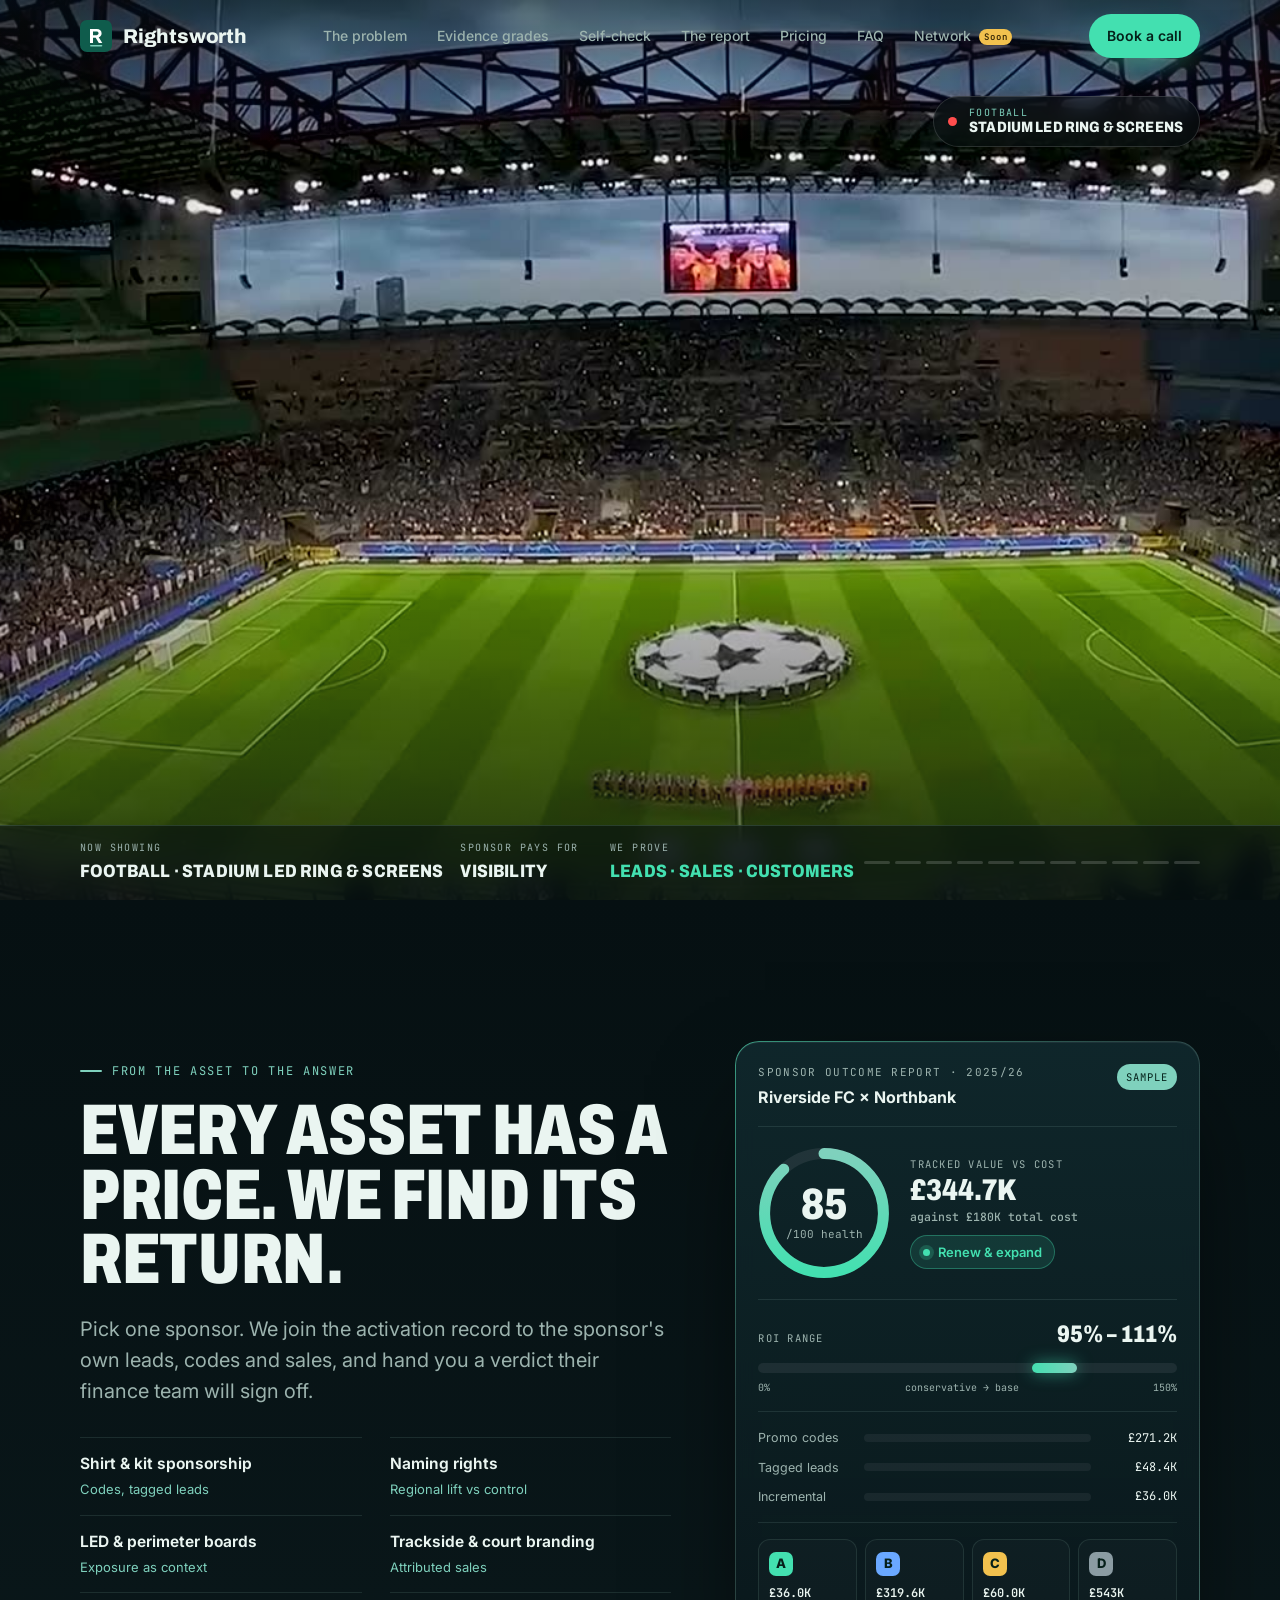
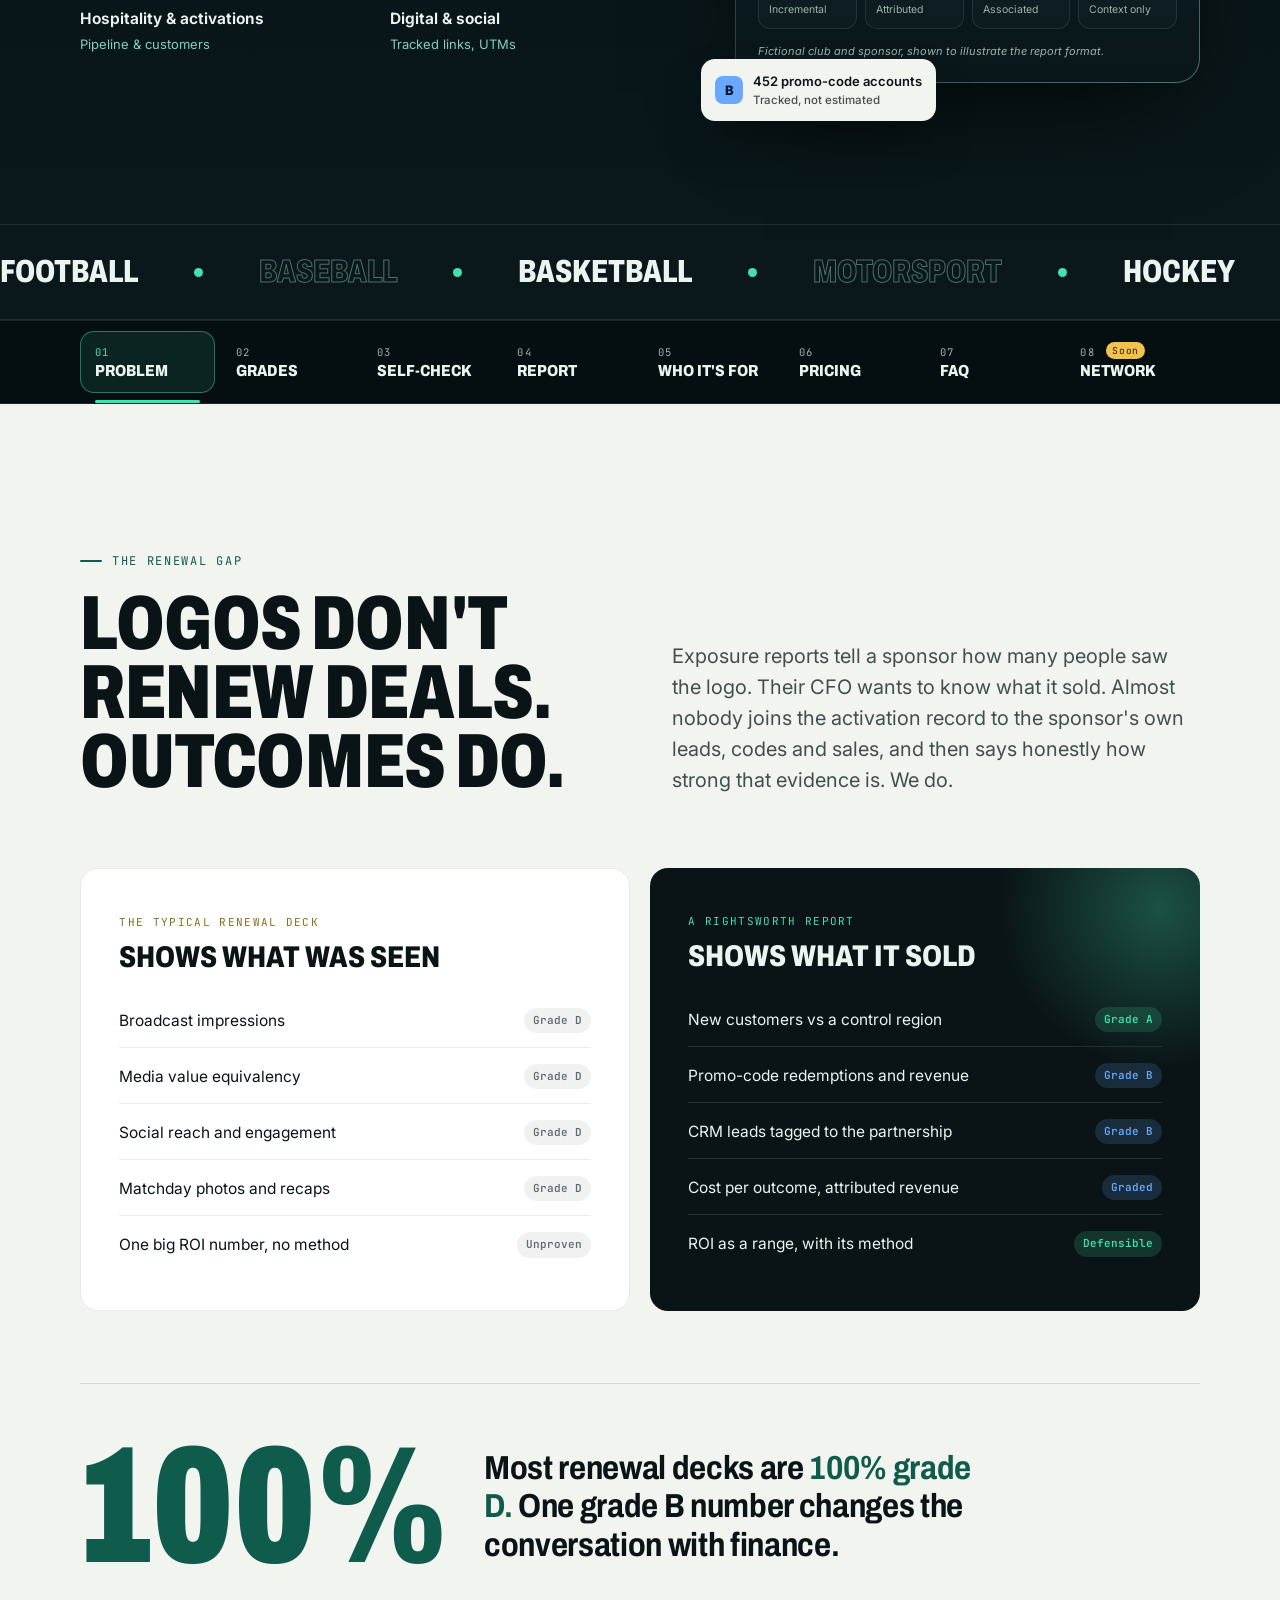
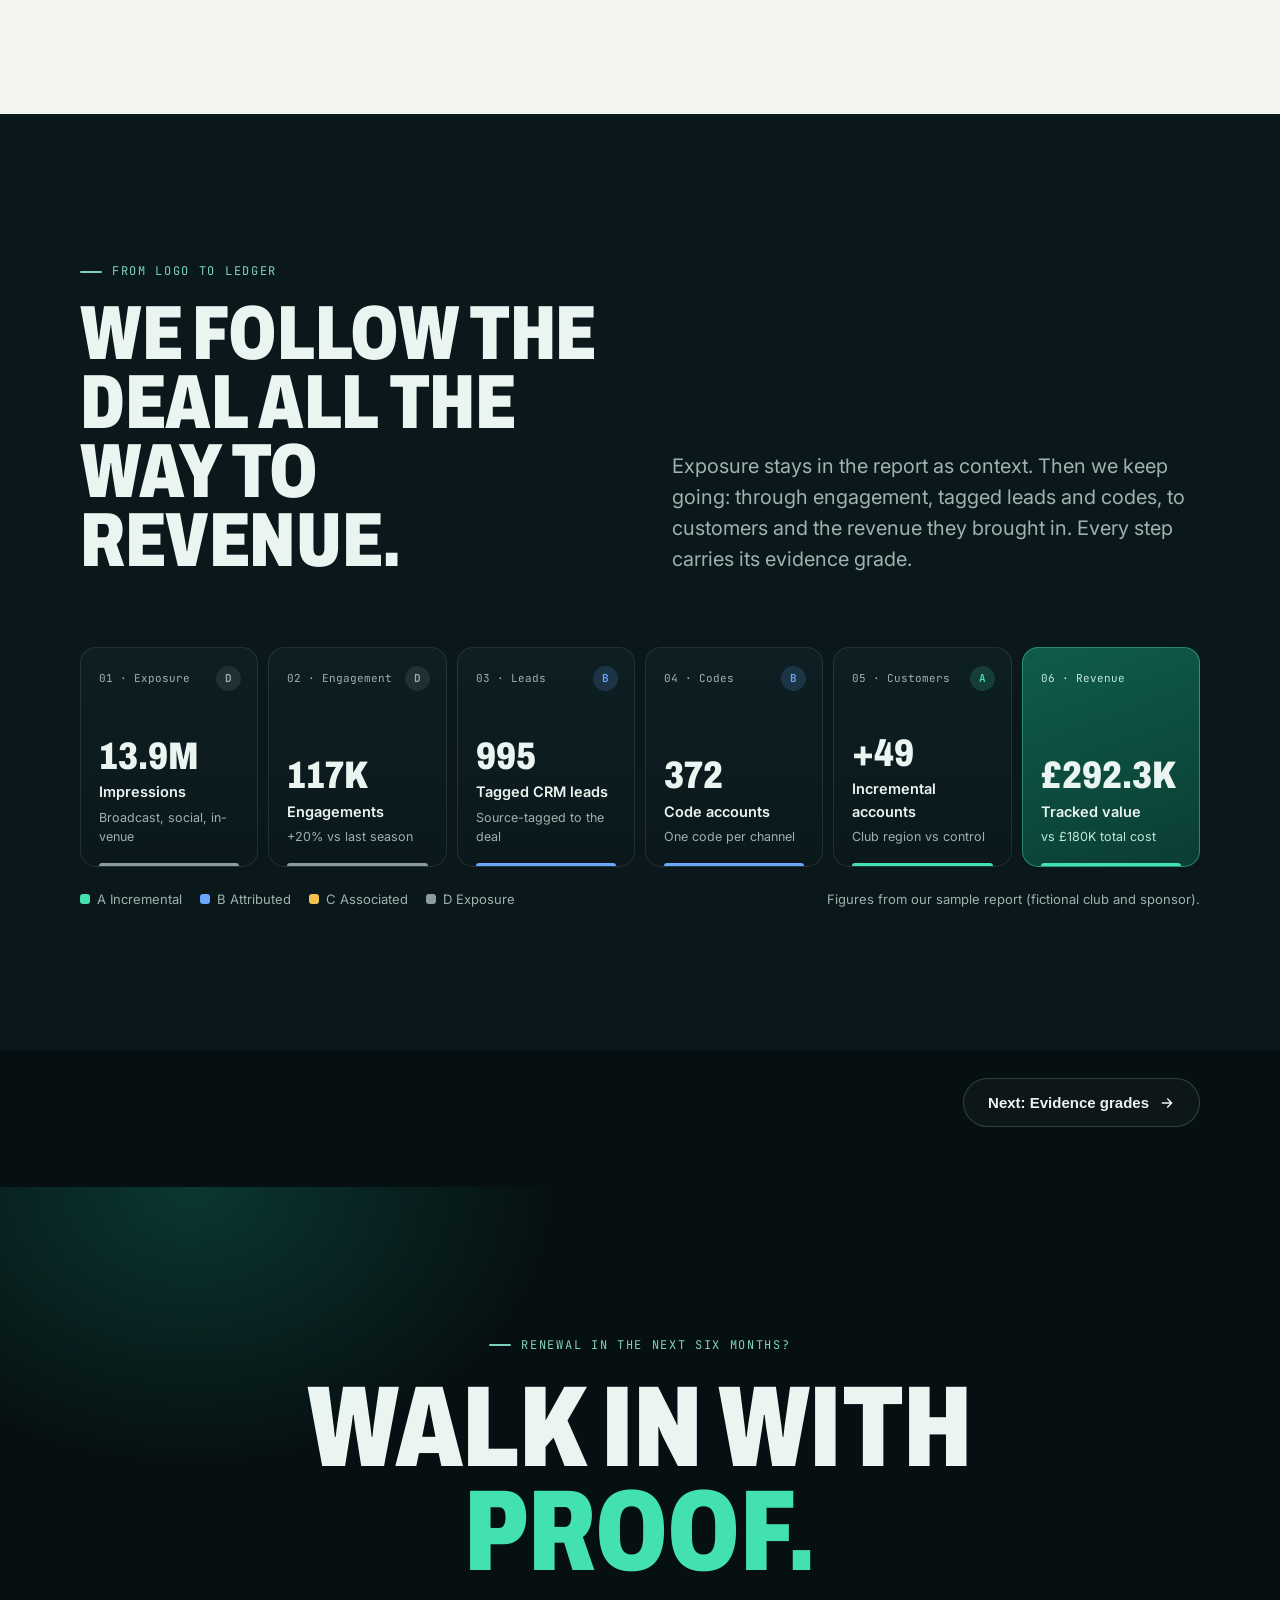
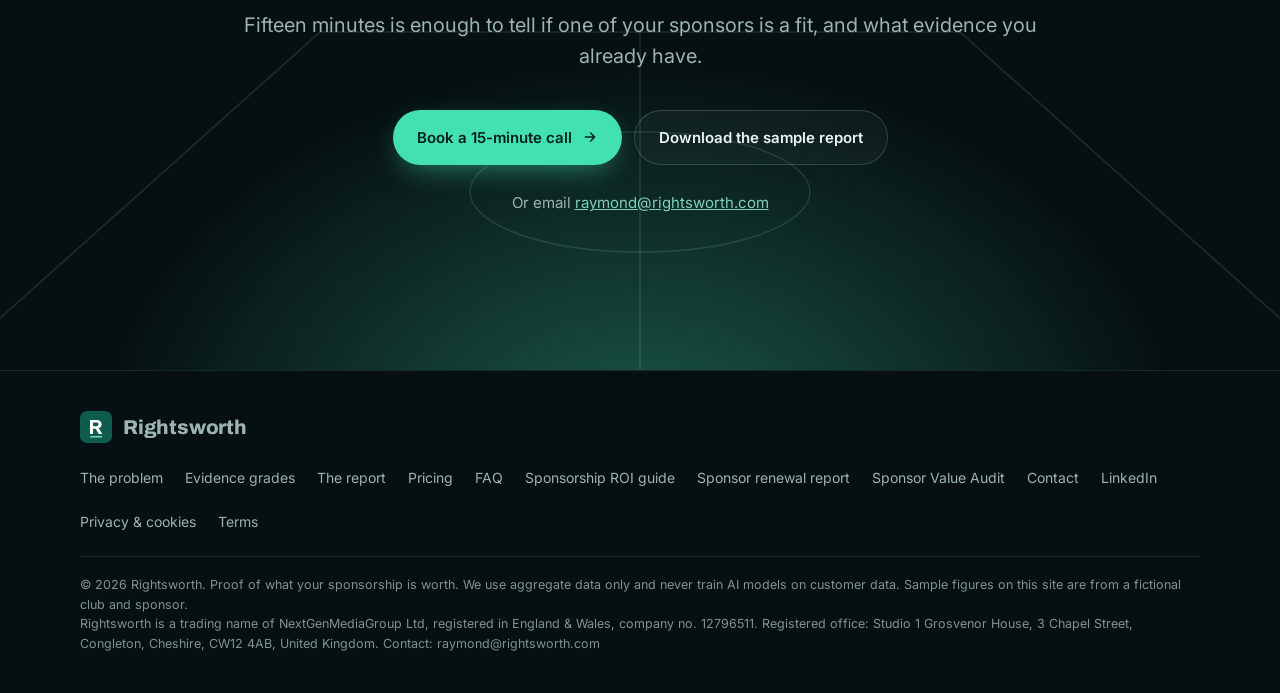
==== commit 259cbd80: "SEO: titles, meta, canonical, schema, sitemap, robots, social image, 3 keyword pages - Home: keyword" ====
--- a/index.html
+++ b/index.html
@@ -1,19 +1,241 @@
 <!doctype html>
-<html lang="en">
+<html lang="en-GB">
 <head>
 <meta charset="utf-8">
 <meta name="viewport" content="width=device-width,initial-scale=1,viewport-fit=cover">
-<title>Rightsworth | Prove what your sponsorship is worth</title>
-<meta name="description" content="Independent, evidence-graded Sponsor Outcome Reports for teams, leagues, events and brands. What one partnership delivered in leads, sales and customers, delivered before the renewal meeting.">
+<title>Sponsorship ROI &amp; Renewal Reports for Sport | Rightsworth</title>
+<meta name="description" content="Independent sponsorship ROI reports for UK and European clubs, leagues, events and brands. Leads, sales and customers, evidence-graded, ready before renewal.">
+<link rel="canonical" href="https://rightsworth.com/">
+<meta name="robots" content="index,follow,max-image-preview:large">
 <meta name="theme-color" content="#071113">
 <link rel="icon" href="favicon.svg" type="image/svg+xml">
 <link rel="apple-touch-icon" href="apple-touch-icon.png">
 <meta property="og:type" content="website">
+<meta property="og:site_name" content="Rightsworth">
+<meta property="og:locale" content="en_GB">
 <meta property="og:url" content="https://rightsworth.com/">
-<meta property="og:title" content="Rightsworth | Prove what your sponsorship is worth">
-<meta property="og:description" content="Evidence-graded Sponsor Outcome Reports. Leads, sales and customers, for any sport.">
-<meta property="og:image" content="https://rightsworth.com/og.png">
+<meta property="og:title" content="Prove what your sponsorship is worth | Rightsworth">
+<meta property="og:description" content="Evidence-graded sponsorship ROI and renewal reports for clubs, leagues, events and brands. Leads, sales and customers, any sport.">
+<meta property="og:image" content="https://rightsworth.com/og-image.png">
+<meta property="og:image:width" content="1200">
+<meta property="og:image:height" content="630">
+<meta property="og:image:alt" content="Rightsworth: prove what your sponsorship is worth. Evidence grades A to D.">
 <meta name="twitter:card" content="summary_large_image">
+<meta name="twitter:title" content="Prove what your sponsorship is worth | Rightsworth">
+<meta name="twitter:description" content="Evidence-graded sponsorship ROI and renewal reports for clubs, leagues, events and brands.">
+<meta name="twitter:image" content="https://rightsworth.com/og-image.png">
+<script type="application/ld+json">
+{
+ "@context": "https://schema.org",
+ "@graph": [
+  {
+   "@type": [
+    "Organization",
+    "ProfessionalService"
+   ],
+   "@id": "https://rightsworth.com/#org",
+   "name": "Rightsworth",
+   "legalName": "NextGenMediaGroup Ltd",
+   "url": "https://rightsworth.com/",
+   "logo": "https://rightsworth.com/apple-touch-icon.png",
+   "image": "https://rightsworth.com/og-image.png",
+   "email": "raymond@rightsworth.com",
+   "description": "Independent, evidence-graded sponsorship ROI and renewal reports for sports clubs, leagues, events and the brands that sponsor them.",
+   "slogan": "Proof of what your sponsorship is worth.",
+   "identifier": {
+    "@type": "PropertyValue",
+    "propertyID": "Companies House company number",
+    "value": "12796511"
+   },
+   "address": {
+    "@type": "PostalAddress",
+    "streetAddress": "Studio 1 Grosvenor House, 3 Chapel Street",
+    "addressLocality": "Congleton",
+    "addressRegion": "Cheshire",
+    "postalCode": "CW12 4AB",
+    "addressCountry": "GB"
+   },
+   "areaServed": [
+    {
+     "@type": "Country",
+     "name": "United Kingdom"
+    },
+    {
+     "@type": "Place",
+     "name": "Europe"
+    }
+   ],
+   "knowsAbout": [
+    "Sponsorship ROI",
+    "Sponsorship measurement",
+    "Sponsorship evaluation",
+    "Sponsor renewal",
+    "Sports sponsorship"
+   ],
+   "sameAs": [
+    "https://www.linkedin.com/company/rightsworth/"
+   ],
+   "priceRange": "£1,150 to £9,600"
+  },
+  {
+   "@type": "WebSite",
+   "@id": "https://rightsworth.com/#website",
+   "url": "https://rightsworth.com/",
+   "name": "Rightsworth",
+   "inLanguage": "en-GB",
+   "publisher": {
+    "@id": "https://rightsworth.com/#org"
+   }
+  },
+  {
+   "@type": "Service",
+   "name": "Single Sponsor Report",
+   "description": "An evidence-graded Sponsor Outcome Report for one sponsor: leads, promo codes, sales and customers, ROI as a range, delivered within 10 working days of the data.",
+   "provider": {
+    "@id": "https://rightsworth.com/#org"
+   },
+   "areaServed": [
+    "GB",
+    "Europe"
+   ],
+   "audience": {
+    "@type": "BusinessAudience",
+    "name": "Sports clubs, leagues, venues and events"
+   },
+   "url": "https://rightsworth.com/sponsor-renewal-report/",
+   "offers": {
+    "@type": "Offer",
+    "price": "2700",
+    "priceCurrency": "GBP",
+    "description": "Per sponsor, excluding VAT"
+   }
+  },
+  {
+   "@type": "Service",
+   "name": "Renewal Season Pack",
+   "description": "Five Sponsor Outcome Reports with a portfolio summary and a renewal priority list.",
+   "provider": {
+    "@id": "https://rightsworth.com/#org"
+   },
+   "areaServed": [
+    "GB",
+    "Europe"
+   ],
+   "audience": {
+    "@type": "BusinessAudience",
+    "name": "Sports clubs, leagues, venues and events"
+   },
+   "url": "https://rightsworth.com/sponsor-renewal-report/",
+   "offers": {
+    "@type": "Offer",
+    "price": "9600",
+    "priceCurrency": "GBP",
+    "description": "Five reports, excluding VAT"
+   }
+  },
+  {
+   "@type": "Service",
+   "name": "Sponsor Value Audit",
+   "description": "An independent audit of one sports partnership from the brand's own CRM and sales data, with a CFO-ready summary.",
+   "provider": {
+    "@id": "https://rightsworth.com/#org"
+   },
+   "areaServed": [
+    "GB",
+    "Europe"
+   ],
+   "audience": {
+    "@type": "BusinessAudience",
+    "name": "Brands and sponsors"
+   },
+   "url": "https://rightsworth.com/sponsor-value-audit/",
+   "offers": {
+    "@type": "Offer",
+    "price": "3850",
+    "priceCurrency": "GBP",
+    "description": "Per deal, excluding VAT"
+   }
+  },
+  {
+   "@type": "Service",
+   "name": "Founding partner report",
+   "description": "One full Sponsor Outcome Report at a founding rate, in return for a case study and testimonial. First three customers only.",
+   "provider": {
+    "@id": "https://rightsworth.com/#org"
+   },
+   "areaServed": [
+    "GB",
+    "Europe"
+   ],
+   "audience": {
+    "@type": "BusinessAudience",
+    "name": "Sports clubs, leagues, venues and events"
+   },
+   "url": "https://rightsworth.com/#pricing",
+   "offers": {
+    "@type": "Offer",
+    "price": "1150",
+    "priceCurrency": "GBP",
+    "description": "One report, excluding VAT"
+   }
+  },
+  {
+   "@type": "FAQPage",
+   "@id": "https://rightsworth.com/#faq",
+   "mainEntity": [
+    {
+     "@type": "Question",
+     "name": "What data do you need from us?",
+     "acceptedAnswer": {
+      "@type": "Answer",
+      "text": "The exports you already have: the contract and delivery logs, promo-code reports, CRM lead totals, sales or account totals, and any exposure reports. Up to four sources for a single report."
+     }
+    },
+    {
+     "@type": "Question",
+     "name": "Do you need any personal or customer-level data?",
+     "acceptedAnswer": {
+      "@type": "Answer",
+      "text": "No. We work with totals and aggregates only. Nothing personal is shared, and we never train AI models on customer data."
+     }
+    },
+    {
+     "@type": "Question",
+     "name": "What if our tracking is weak?",
+     "acceptedAnswer": {
+      "@type": "Answer",
+      "text": "That's common, and it's exactly what the grades are for. We report what the evidence supports, say how strong it is, and give you a measurement plan so next season can reach grade A or B. If we can't link a single commercial outcome to the deal, you pay half."
+     }
+    },
+    {
+     "@type": "Question",
+     "name": "How is this different from exposure measurement?",
+     "acceptedAnswer": {
+      "@type": "Answer",
+      "text": "Exposure providers measure who saw the logo, and do it well. We use their reports as grade D context, then connect the partnership to the sponsor's leads, codes, sales and customers. The two work together."
+     }
+    },
+    {
+     "@type": "Question",
+     "name": "Which sports and properties do you cover?",
+     "acceptedAnswer": {
+      "@type": "Answer",
+      "text": "Any sport: football, baseball, basketball, motorsport, hockey, rugby, running and more. Clubs, leagues, tracks, venues, events and the brands that sponsor them."
+     }
+    },
+    {
+     "@type": "Question",
+     "name": "When should we start?",
+     "acceptedAnswer": {
+      "@type": "Answer",
+      "text": "Three to six months before the renewal meeting is ideal. That leaves time to gather the data, review the report and build the next-year package into your pitch."
+     }
+    }
+   ]
+  }
+ ]
+}
+</script>
 <link rel="preconnect" href="https://fonts.googleapis.com">
 <link rel="preconnect" href="https://fonts.gstatic.com" crossorigin>
 <link href="https://fonts.googleapis.com/css2?family=Archivo:wdth,wght@62..125,500..900&family=Inter:wght@400;500;600;700&family=JetBrains+Mono:wght@500;600&display=swap" rel="stylesheet">
@@ -641,9 +863,9 @@
 <!-- HERO -->
 <section class="vhero" id="hero" aria-label="Sponsorship assets across sport">
   <div class="vh-media">
-    <video class="vh-video" id="hv" autoplay muted loop playsinline preload="auto" aria-hidden="true"></video>
+    <video class="vh-video" id="hv" autoplay muted loop playsinline preload="none" aria-hidden="true"></video>
     <div class="vh-shade" aria-hidden="true"></div>
-    <div class="vh-chip" aria-hidden="true"><span class="vh-dot"></span><span class="vh-chip-t"><span id="chipSport">Soccer</span><b id="chipAsset">Stadium LED ring</b></span></div>
+    <div class="vh-chip" aria-hidden="true"><span class="vh-dot"></span><span class="vh-chip-t"><span id="chipSport">Football</span><b id="chipAsset">Stadium LED ring</b></span></div>
   </div>
   <div class="vh-bar">
     <div class="wrap vh-bar-in">
@@ -658,11 +880,11 @@
   <div class="vh-copy">
     <div class="wrap vh-content">
       <div class="vh-c1">
-        <span class="eyebrow">Sponsor Outcome Reports &middot; Any sport</span>
+        <span class="eyebrow">Sponsorship ROI &amp; renewal reports &middot; Any sport</span>
         <h1 class="display">Prove what your sponsorship is <em>worth.</em></h1>
       </div>
       <div class="vh-c2">
-        <p class="lead">Jersey patches, LED rings, pit-lane liveries, courtside boards, naming rights. Sponsors pay millions for these assets. We show what each one actually returned: leads, promo codes, sales and customers, graded by evidence.</p>
+        <p class="lead">Shirt sponsorship, LED boards, pit-lane liveries, courtside signage, naming rights. Sponsors pay millions for these assets. We show what each one actually returned: leads, promo codes, sales and customers, graded by evidence.</p>
         <div class="cta-row">
           <a class="btn btn-primary" href="mailto:raymond@rightsworth.com?subject=Book%20a%2015-minute%20call">Book a 15-minute call
             <svg viewBox="0 0 24 24" fill="none" stroke="currentColor" stroke-width="2.2" stroke-linecap="round" stroke-linejoin="round"><path d="M5 12h14M13 6l6 6-6 6"/></svg></a>
@@ -681,7 +903,7 @@
       <h2 class="display rv d1" style="font-size:clamp(42px,5.6vw,80px);margin:18px 0 22px">Every asset has a price. We find its return.</h2>
       <p class="lead rv d2">Pick one sponsor. We join the activation record to the sponsor's own leads, codes and sales, and hand you a verdict their finance team will sign off.</p>
       <ul class="asset-list rv d3">
-        <li><b>Jersey &amp; kit patches</b><span>Codes, tagged leads</span></li>
+        <li><b>Shirt &amp; kit sponsorship</b><span>Codes, tagged leads</span></li>
         <li><b>Naming rights</b><span>Regional lift vs control</span></li>
         <li><b>LED &amp; perimeter boards</b><span>Exposure as context</span></li>
         <li><b>Trackside &amp; court branding</b><span>Attributed sales</span></li>
@@ -734,8 +956,8 @@
 <!-- MARQUEE -->
 <div class="marquee" aria-label="Sports we work with">
   <div class="marquee-track">
-    <span class="on">Soccer</span><span>Baseball</span><span class="on">Basketball</span><span>Motorsport</span><span class="on">Hockey</span><span>Rugby</span><span class="on">Running</span><span>Leagues</span><span class="on">Venues</span><span>Events</span>
-    <span class="on" aria-hidden="true">Soccer</span><span aria-hidden="true">Baseball</span><span class="on" aria-hidden="true">Basketball</span><span aria-hidden="true">Motorsport</span><span class="on" aria-hidden="true">Hockey</span><span aria-hidden="true">Rugby</span><span class="on" aria-hidden="true">Running</span><span aria-hidden="true">Leagues</span><span class="on" aria-hidden="true">Venues</span><span aria-hidden="true">Events</span>
+    <span class="on">Football</span><span>Baseball</span><span class="on">Basketball</span><span>Motorsport</span><span class="on">Hockey</span><span>Rugby</span><span class="on">Running</span><span>Leagues</span><span class="on">Venues</span><span>Events</span>
+    <span class="on" aria-hidden="true">Football</span><span aria-hidden="true">Baseball</span><span class="on" aria-hidden="true">Basketball</span><span aria-hidden="true">Motorsport</span><span class="on" aria-hidden="true">Hockey</span><span aria-hidden="true">Rugby</span><span class="on" aria-hidden="true">Running</span><span aria-hidden="true">Leagues</span><span class="on" aria-hidden="true">Venues</span><span aria-hidden="true">Events</span>
   </div>
 </div>
 
@@ -829,7 +1051,7 @@
       <div>
         <span class="eyebrow" style="color:var(--green)">ROI, done honestly</span>
         <h3 class="display" style="margin-top:16px">Never one inflated number. Always a range.</h3>
-        <p>The conservative case counts only what we can track or compare. The base case adds half-credit for what moved without tracking. Media value sits beside ROI as context, and is never counted inside it.</p>
+        <p>The conservative case counts only what we can track or compare. The base case adds half-credit for what moved without tracking. Media value sits beside ROI as context, and is never counted inside it. <a href="/sponsorship-roi/" style="color:var(--green);font-weight:600">Read the full guide to measuring sponsorship ROI &rarr;</a></p>
       </div>
       <div class="rviz" id="rviz">
         <div class="rrow"><span class="lab">Conservative<small>A + B only</small></span>
@@ -903,7 +1125,7 @@
         <div class="rv d1"><b><span>05</span>Next-year package</b><p>What to keep, cut and add, and the price logic for the renewal.</p></div>
         <div class="rv d2"><b><span>06</span>Measurement plan</b><p>Codes, links, CRM tags and a control region, so next season can reach grade A.</p></div>
       </div>
-      <div class="fmt rv"><span>10&ndash;15 pages</span><span>PDF + editable deck</span><span>45-min review call</span><a class="btn btn-ghost" style="padding:7px 14px;font-size:13px" href="rightsworth-sample-report.pdf" target="_blank" rel="noopener">Open the sample &rarr;</a></div>
+      <div class="fmt rv"><span>10&ndash;15 pages</span><span>PDF + editable deck</span><span>45-min review call</span><a class="btn btn-ghost" style="padding:7px 14px;font-size:13px" href="rightsworth-sample-report.pdf" target="_blank" rel="noopener">Open the sample &rarr;</a><a class="btn btn-ghost" style="padding:7px 14px;font-size:13px" href="/sponsor-renewal-report/">How the report works &rarr;</a></div>
     </div>
   </div>
 </section>
@@ -943,7 +1165,7 @@
         <ul class="ticks">
           <li><svg viewBox="0 0 24 24" fill="none" stroke="currentColor" stroke-width="2.4" stroke-linecap="round" stroke-linejoin="round"><path d="M4 12l5 5L20 6"/></svg>Show the sponsor what the deal did for their business, not just their visibility</li>
           <li><svg viewBox="0 0 24 24" fill="none" stroke="currentColor" stroke-width="2.4" stroke-linecap="round" stroke-linejoin="round"><path d="M4 12l5 5L20 6"/></svg>Back a price rise with graded evidence</li>
-          <li><svg viewBox="0 0 24 24" fill="none" stroke="currentColor" stroke-width="2.4" stroke-linecap="round" stroke-linejoin="round"><path d="M4 12l5 5L20 6"/></svg>Package new inventory, like jersey patches or naming rights, with measurement built in</li>
+          <li><svg viewBox="0 0 24 24" fill="none" stroke="currentColor" stroke-width="2.4" stroke-linecap="round" stroke-linejoin="round"><path d="M4 12l5 5L20 6"/></svg>Package new inventory, like shirt sleeves or naming rights, with measurement built in</li>
         </ul>
         <a class="btn btn-primary" href="#pricing">See packages</a>
       </div>
@@ -957,7 +1179,7 @@
           <li><svg viewBox="0 0 24 24" fill="none" stroke="currentColor" stroke-width="2.4" stroke-linecap="round" stroke-linejoin="round"><path d="M4 12l5 5L20 6"/></svg>Decide what to keep, cut or renegotiate before the contract rolls</li>
           <li><svg viewBox="0 0 24 24" fill="none" stroke="currentColor" stroke-width="2.4" stroke-linecap="round" stroke-linejoin="round"><path d="M4 12l5 5L20 6"/></svg>A CFO-ready summary, independent of the rights holder</li>
         </ul>
-        <a class="btn btn-ghost" href="#pricing">Sponsor Value Audit</a>
+        <a class="btn btn-ghost" href="/sponsor-value-audit/">Sponsor Value Audit</a>
       </div>
     </div>
   </div>
@@ -1025,7 +1247,7 @@
       <details><summary>Do you need any personal or customer-level data?<span class="pm"></span></summary><div class="ans"><p>No. We work with totals and aggregates only. Nothing personal is shared, and we never train AI models on customer data.</p></div></details>
       <details><summary>What if our tracking is weak?<span class="pm"></span></summary><div class="ans"><p>That's common, and it's exactly what the grades are for. We report what the evidence supports, say how strong it is, and give you a measurement plan so next season can reach grade A or B. If we can't link a single commercial outcome to the deal, you pay half.</p></div></details>
       <details><summary>How is this different from exposure measurement?<span class="pm"></span></summary><div class="ans"><p>Exposure providers measure who saw the logo, and do it well. We use their reports as grade D context, then connect the partnership to the sponsor's leads, codes, sales and customers. The two work together.</p></div></details>
-      <details><summary>Which sports and properties do you cover?<span class="pm"></span></summary><div class="ans"><p>Any sport: soccer, baseball, basketball, motorsport, hockey, rugby, running and more. Clubs, leagues, tracks, venues, events and the brands that sponsor them.</p></div></details>
+      <details><summary>Which sports and properties do you cover?<span class="pm"></span></summary><div class="ans"><p>Any sport: football, baseball, basketball, motorsport, hockey, rugby, running and more. Clubs, leagues, tracks, venues, events and the brands that sponsor them.</p></div></details>
       <details><summary>When should we start?<span class="pm"></span></summary><div class="ans"><p>Three to six months before the renewal meeting is ideal. That leaves time to gather the data, review the report and build the next-year package into your pitch.</p></div></details>
     </div>
   </div>
@@ -1044,7 +1266,7 @@
       <div class="net-col">
         <span class="net-tag rh">For rights holders</span>
         <h3>List your inventory</h3>
-        <ul class="ticks"><li><svg viewBox="0 0 24 24" fill="none" stroke="currentColor" stroke-width="2.4" stroke-linecap="round" stroke-linejoin="round"><path d="M4 12l5 5L20 6"/></svg>Jersey patches, naming rights, LED, trackside, hospitality</li><li><svg viewBox="0 0 24 24" fill="none" stroke="currentColor" stroke-width="2.4" stroke-linecap="round" stroke-linejoin="round"><path d="M4 12l5 5L20 6"/></svg>Show graded results from past partners</li><li><svg viewBox="0 0 24 24" fill="none" stroke="currentColor" stroke-width="2.4" stroke-linecap="round" stroke-linejoin="round"><path d="M4 12l5 5L20 6"/></svg>Get matched with brands looking for your audience</li></ul>
+        <ul class="ticks"><li><svg viewBox="0 0 24 24" fill="none" stroke="currentColor" stroke-width="2.4" stroke-linecap="round" stroke-linejoin="round"><path d="M4 12l5 5L20 6"/></svg>Shirt deals, naming rights, LED, trackside, hospitality</li><li><svg viewBox="0 0 24 24" fill="none" stroke="currentColor" stroke-width="2.4" stroke-linecap="round" stroke-linejoin="round"><path d="M4 12l5 5L20 6"/></svg>Show graded results from past partners</li><li><svg viewBox="0 0 24 24" fill="none" stroke="currentColor" stroke-width="2.4" stroke-linecap="round" stroke-linejoin="round"><path d="M4 12l5 5L20 6"/></svg>Get matched with brands looking for your audience</li></ul>
         <a class="btn btn-primary" href="mailto:raymond@rightsworth.com?subject=Opportunities%20network%20waitlist%20(rights%20holder)">Join the waitlist as a rights holder <svg viewBox="0 0 24 24" fill="none" stroke="currentColor" stroke-width="2.2" stroke-linecap="round" stroke-linejoin="round"><path d="M5 12h14M13 6l6 6-6 6"/></svg></a>
       </div>
       <div class="net-preview" aria-hidden="true">
@@ -1089,7 +1311,7 @@
 <footer>
   <div class="wrap">
     <a href="#top" class="logo" aria-label="Rightsworth home"><svg viewBox="0 0 64 64" aria-hidden="true"><rect width="64" height="64" rx="14" fill="#0f5c4c"/><path d="M20 46V18h13.5c6 0 9.7 3.4 9.7 8.6 0 4-2.2 6.8-5.8 8L44.6 46h-7l-6.2-10.6H26V46h-6zm6-15.6h6.8c2.7 0 4.3-1.4 4.3-3.7s-1.6-3.6-4.3-3.6H26v7.3z" fill="#fff"/><rect x="20" y="50" width="24.6" height="3.2" rx="1.6" fill="#7fd1bd"/></svg>Rightsworth</a>
-    <nav aria-label="Footer"><a href="#problem">The problem</a><a href="#grades">Evidence grades</a><a href="#report">The report</a><a href="#pricing">Pricing</a><a href="#faq">FAQ</a><a href="mailto:raymond@rightsworth.com">Contact</a><a href="https://www.linkedin.com/company/rightsworth/" target="_blank" rel="noopener">LinkedIn</a><a href="privacy.html">Privacy &amp; cookies</a><a href="terms.html">Terms</a></nav>
+    <nav aria-label="Footer"><a href="#problem">The problem</a><a href="#grades">Evidence grades</a><a href="#report">The report</a><a href="#pricing">Pricing</a><a href="#faq">FAQ</a><a href="/sponsorship-roi/">Sponsorship ROI guide</a><a href="/sponsor-renewal-report/">Sponsor renewal report</a><a href="/sponsor-value-audit/">Sponsor Value Audit</a><a href="mailto:raymond@rightsworth.com">Contact</a><a href="https://www.linkedin.com/company/rightsworth/" target="_blank" rel="noopener">LinkedIn</a><a href="privacy.html">Privacy &amp; cookies</a><a href="terms.html">Terms</a></nav>
     <div class="foot-note">&copy; <span id="yr">2026</span> Rightsworth. Proof of what your sponsorship is worth. We use aggregate data only and never train AI models on customer data. Sample figures on this site are from a fictional club and sponsor.<br><span class="legal">Rightsworth is a trading name of NextGenMediaGroup Ltd, registered in England &amp; Wales, company no. 12796511. Registered office: Studio 1 Grosvenor House, 3 Chapel Street, Congleton, Cheshire, CW12 4AB, United Kingdom. Contact: <a href="mailto:raymond@rightsworth.com">raymond@rightsworth.com</a></span></div>
   </div>
 </footer>
@@ -1161,16 +1383,18 @@
     var m = v.parentElement, r = m.getBoundingClientRect();
     var portrait = r.height > r.width * 1.05;
     var CAP = portrait ? [
-      ['Soccer','Front-of-shirt jersey sponsor'],['American football','Field & end-zone branding'],['Motorsport','Pit-lane & car livery'],
-      ['Basketball','Courtside & stanchion signage'],['Baseball','Outfield wall & scoreboard signs'],['Soccer','Perimeter LED ring'],['Soccer','Stadium LED ring & screens']
+      ['Football','Front-of-shirt sponsor'],['American football','Field & end-zone branding'],['Motorsport','Pit-lane & car livery'],
+      ['Basketball','Courtside & stanchion signage'],['Baseball','Outfield wall & scoreboard signs'],['Football','Perimeter LED ring'],['Football','Stadium LED ring & screens']
     ] : [
-      ['Soccer','Stadium LED ring & screens'],['Soccer','Front-of-shirt jersey sponsor'],['Motorsport','Pit-lane & car livery'],
-      ['Basketball','Courtside & stanchion signage'],['Baseball','Outfield wall & scoreboard signs'],['Soccer','Pitch-side LED boards'],
+      ['Football','Stadium LED ring & screens'],['Football','Front-of-shirt sponsor'],['Motorsport','Pit-lane & car livery'],
+      ['Basketball','Courtside & stanchion signage'],['Baseball','Outfield wall & scoreboard signs'],['Football','Pitch-side LED boards'],
       ['Motorsport','Trackside barriers & big screens'],['American football','Field & end-zone branding'],['Motorsport','Track & kerb branding'],
-      ['Soccer','Perimeter LED ring'],['Baseball','Ballpark field branding']
+      ['Football','Perimeter LED ring'],['Baseball','Ballpark field branding']
     ];
     v.poster = portrait ? 'hero-mobile-poster.jpg' : 'hero-poster.jpg';
-    if (!reduce){ v.src = portrait ? 'hero-mobile.mp4' : 'hero.mp4'; var pp = v.play(); if (pp && pp.catch) pp.catch(function(){}); }
+    var saveData = navigator.connection && navigator.connection.saveData;
+    if (!reduce && !saveData){ var startVideo = function(){ v.src = portrait ? 'hero-mobile.mp4' : 'hero.mp4'; var pp = v.play(); if (pp && pp.catch) pp.catch(function(){}); };
+      if (document.readyState === 'complete') setTimeout(startVideo, 150); else addEventListener('load', function(){ setTimeout(startVideo, 150); }); }
     var prog = document.getElementById('prog'); CAP.forEach(function(){ prog.appendChild(document.createElement('i')); });
     var SEG = 2.3, cur = -1, bars = prog.querySelectorAll('i');
     var tgt = [document.getElementById('chipSport'), document.getElementById('chipAsset'), document.getElementById('capAsset')];
